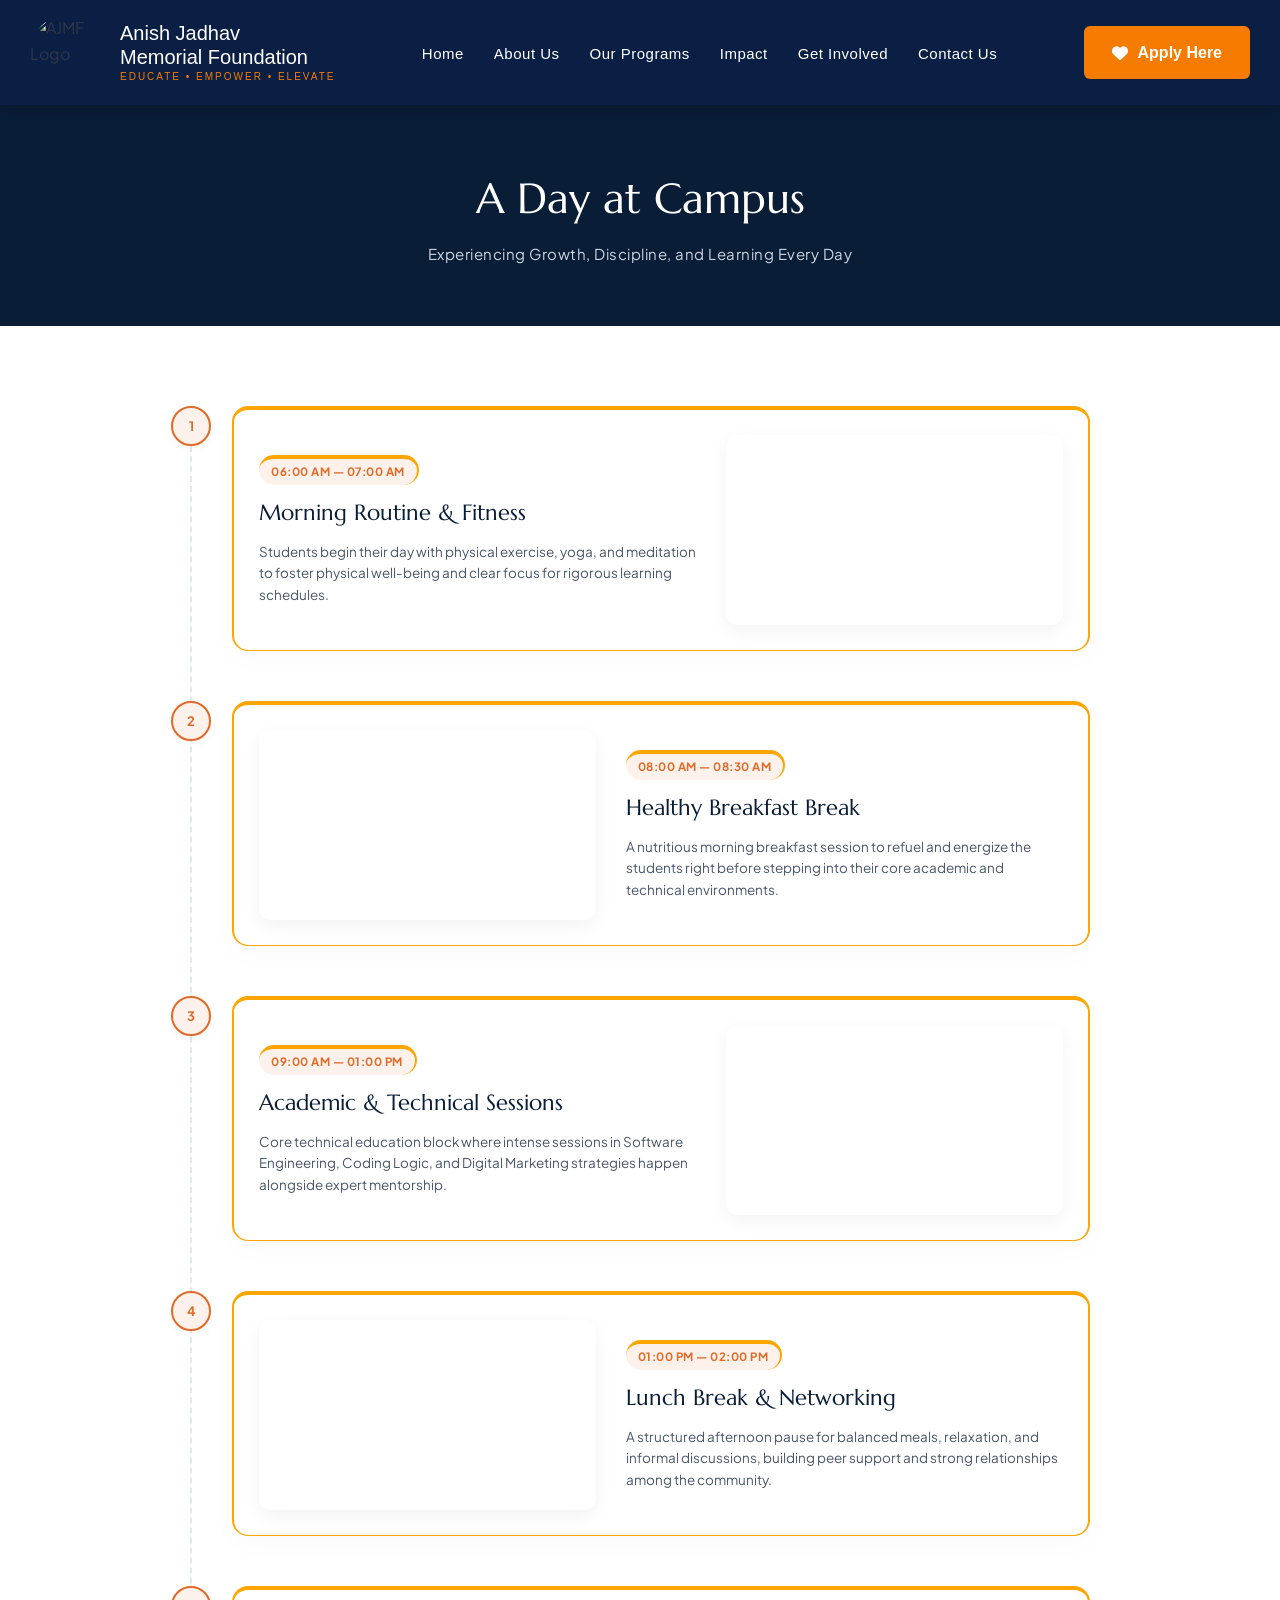
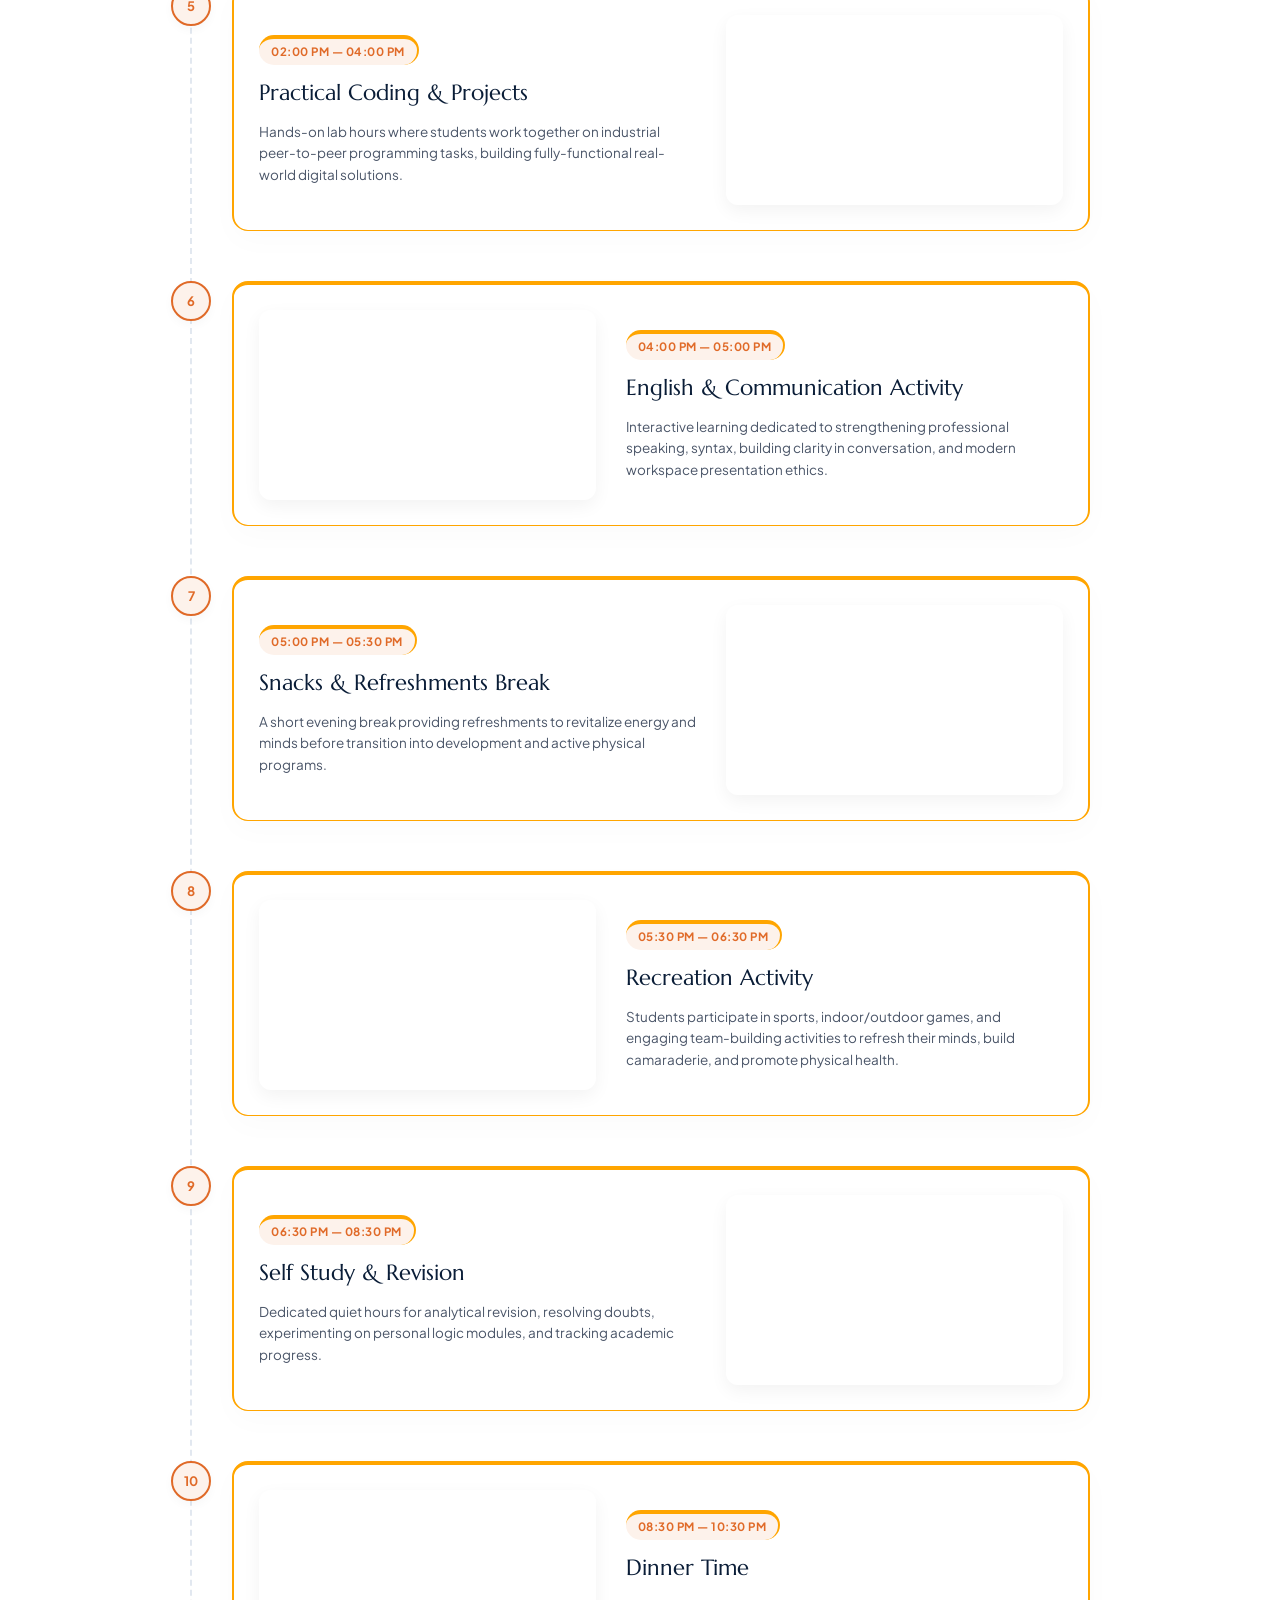
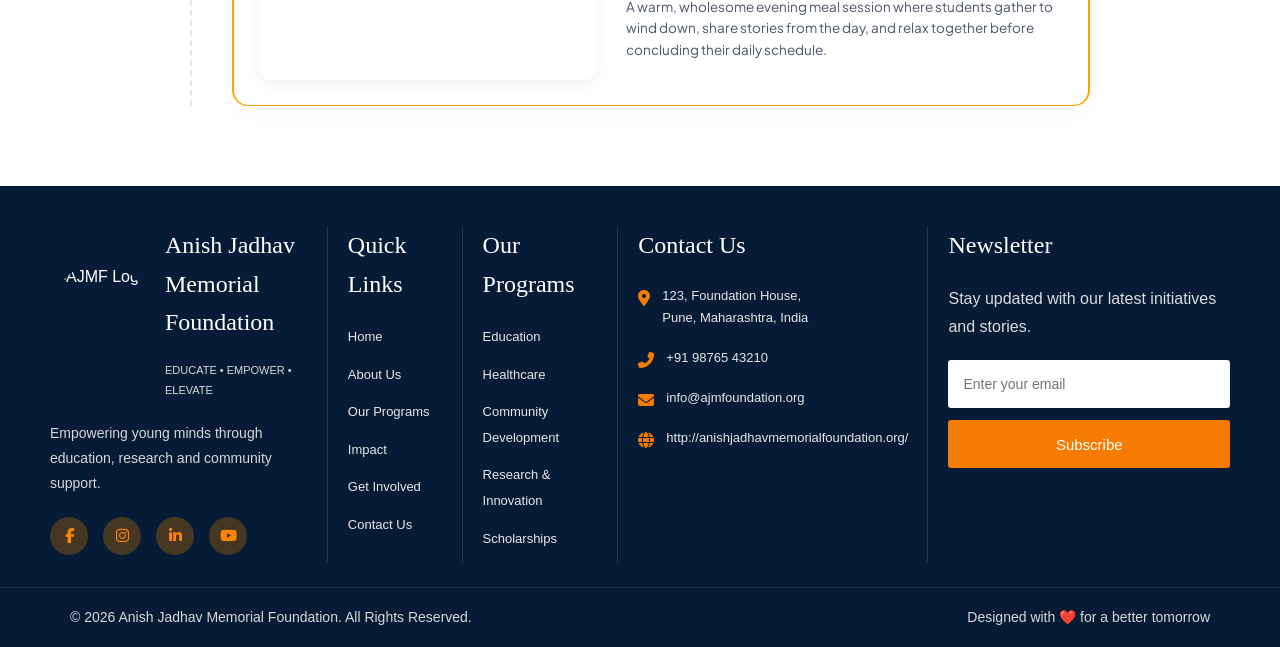
==== A_day.html @ 26fec304 "Update project" ====
<!DOCTYPE html>
<html lang="en">
<head>
    <meta charset="UTF-8">
    <meta name="viewport" content="width=device-width, initial-scale=1.0">
    <title>A Day at Campus - Anish Jadhav Memorial Foundation</title>
    <link href="https://cdnjs.cloudflare.com/ajax/libs/font-awesome/6.4.0/css/all.min.css" rel="stylesheet">
    <link href="https://fonts.googleapis.com/css2?family=Marcellus&family=Plus+Jakarta+Sans:wght@400;500;600;700&display=swap" rel="stylesheet">
    <link rel="stylesheet" href="A_day.css">
    
</head>
<body>

    <!---  HEADER  --->
    <header class="header">
        <div class="container">

            <div class="logo-area">

                <img src="images-photo/logo.jpeg" alt="AJMF Logo">

                <div class="logo-content">
                    <h2>Anish Jadhav <br> Memorial Foundation</h2>
                    <p>EDUCATE • EMPOWER • ELEVATE</p>
                </div>
            </div>

            <nav class="navbar">
                <ul>
                    <li><a href="#" class="active">Home</a></li>
                    <li><a href="About.html">About Us</a></li>
                    <li><a href="A_day.html">Our Programs</a></li>
                    <li><a href="Campus&Facility.html">Impact</a></li>
                    <li><a href="#">Get Involved</a></li>
                    <li><a href="Apply.html">Contact Us</a></li>
                </ul>
            </nav>

            <a href="https://admissions.navgurukul.org/students/" class="donate-btn">
                <i class="fa-solid fa-heart"></i>
                Apply Here
            </a>

        </div>
   </header>

    <section class="campus-hero-section">
        <div class="container-wrapper">
            <h1 class="campus-hero-title">A Day at Campus</h1>
            <p class="campus-hero-subtitle">Experiencing Growth, Discipline, and Learning Every Day</p>
        </div>
    </section>

    <!-- TIMELINE LIST -->
    <section class="timeline-section">
        <div class="container-wrapper">
            <div class="timeline-wrapper">

                <div class="timeline-block">
                    <div class="timeline-node">1</div>
                    <div class="timeline-content-card">
                        <div class="timeline-info-side">
                            <span class="time-badge">06:00 AM — 07:00 AM</span>
                            <h3 class="event-title">Morning Routine & Fitness</h3>
                            <p class="event-description">Students begin their day with physical exercise, yoga, and meditation to foster physical well-being and clear focus for rigorous learning schedules.</p>
                        </div>
                        <div class="timeline-image-side">
                            <img src="images-photo/Excercise1.jpeg" alt="Morning Fitness 1">
                            <img src="images-photo/Excercise2.jpeg" alt="Morning Yoga 2">
                            <img src="images-photo/Excercise3.jpeg" alt="Morning Running 3">
                        </div>
                    </div>
                </div>

                <div class="timeline-block">
                    <div class="timeline-node">2</div>
                    <div class="timeline-content-card">
                        <div class="timeline-info-side">
                            <span class="time-badge">08:00 AM — 08:30 AM</span>
                            <h3 class="event-title">Healthy Breakfast Break</h3>
                            <p class="event-description">A nutritious morning breakfast session to refuel and energize the students right before stepping into their core academic and technical environments.</p>
                        </div>
                        <div class="timeline-image-side">
                            <img src="images-photo/breakfast-1.jpeg" alt="Breakfast 1">
                            <img src="images-photo/breakfast-2.jpeg" alt="Breakfast 2">
                            <img src="images-photo/breakfast-3.jpeg" alt="Breakfast 3">
                        </div>
                    </div>
                </div>

                <div class="timeline-block">
                    <div class="timeline-node">3</div>
                    <div class="timeline-content-card">
                        <div class="timeline-info-side">
                            <span class="time-badge">09:00 AM — 01:00 PM</span>
                            <h3 class="event-title">Academic & Technical Sessions</h3>
                            <p class="event-description">Core technical education block where intense sessions in Software Engineering, Coding Logic, and Digital Marketing strategies happen alongside expert mentorship.</p>
                        </div>
                        <div class="timeline-image-side">
                            <img src="images-photo/first-half-1.jpeg" alt="Technical Sessions 1">
                            <img src="images-photo/first-half-2.jpeg" alt="Technical Sessions 2">
                            <img src="images-photo/first-half-3.jpeg" alt="Technical Sessions 3">
                        </div>
                    </div>
                </div>

                <div class="timeline-block">
                    <div class="timeline-node">4</div>
                    <div class="timeline-content-card">
                        <div class="timeline-info-side">
                            <span class="time-badge">01:00 PM — 02:00 PM</span>
                            <h3 class="event-title">Lunch Break & Networking</h3>
                            <p class="event-description">A structured afternoon pause for balanced meals, relaxation, and informal discussions, building peer support and strong relationships among the community.</p>
                        </div>
                        <div class="timeline-image-side">
                            <img src="images-photo/lunch-1.jpeg" alt="Lunch 1">
                            <img src="images-photo/lunch-2.jpeg" alt="Lunch 2">
                            <img src="images-photo/lunch-3.jpeg" alt="Lunch 3">
                        </div>
                    </div>
                </div>

                <div class="timeline-block">
                    <div class="timeline-node">5</div>
                    <div class="timeline-content-card">
                        <div class="timeline-info-side">
                            <span class="time-badge">02:00 PM — 04:00 PM</span>
                            <h3 class="event-title">Practical Coding & Projects</h3>
                            <p class="event-description">Hands-on lab hours where students work together on industrial peer-to-peer programming tasks, building fully-functional real-world digital solutions.</p>
                        </div>
                        <div class="timeline-image-side">
                            <img src="images-photo/second-half-1.jpeg" alt="Coding Projects 1">
                            <img src="images-photo/second-half-2.jpeg" alt="Coding Projects 2">
                            <img src="images-photo/second-half-3.jpeg" alt="Coding Projects 3">
                        </div>
                    </div>
                </div>

                <div class="timeline-block">
                    <div class="timeline-node">6</div>
                    <div class="timeline-content-card">
                        <div class="timeline-info-side">
                            <span class="time-badge">04:00 PM — 05:00 PM</span>
                            <h3 class="event-title">English & Communication Activity</h3>
                            <p class="event-description">Interactive learning dedicated to strengthening professional speaking, syntax, building clarity in conversation, and modern workspace presentation ethics.</p>
                        </div>
                        <div class="timeline-image-side">
                            <img src="images-photo/english1.jpeg" alt="English Activity 1">
                            <img src="images-photo/english2.jpeg" alt="English Activity 2">
                            <img src="images-photo/english3.jpeg" alt="English Activity 3">
                        </div>
                    </div>
                </div>

                <div class="timeline-block">
                    <div class="timeline-node">7</div>
                    <div class="timeline-content-card">
                        <div class="timeline-info-side">
                            <span class="time-badge">05:00 PM — 05:30 PM</span>
                            <h3 class="event-title">Snacks & Refreshments Break</h3>
                            <p class="event-description">A short evening break providing refreshments to revitalize energy and minds before transition into development and active physical programs.</p>
                        </div>
                        <div class="timeline-image-side">
                            <img src="images-photo/snacks-1.jpeg" alt="Snacks Break 1">
                            <img src="images-photo/snacks-2.jpeg" alt="Snacks Break 2">
                            <img src="images-photo/snacks-3.jpeg" alt="Snacks Break 3">
                        </div>
                    </div>
                </div>

                <div class="timeline-block">
                    <div class="timeline-node">8</div>
                    <div class="timeline-content-card">
                        <div class="timeline-info-side">
                            <span class="time-badge">05:30 PM — 06:30 PM</span>
                            <h3 class="event-title">Recreation Activity</h3>
                            <p class="event-description">Students participate in sports, indoor/outdoor games, and engaging team-building activities to refresh their minds, build camaraderie, and promote physical health.</p>
                        </div>
                        <div class="timeline-image-side">
                            <img src="images-photo/culture-1.jpeg" alt="Recreation Activity 1">
                            <img src="images-photo/culture2.jpeg" alt="Sports Game 2">
                            <img src="images-photo/culture3.jpeg" alt="Team Building 3">
                        </div>
                    </div>
                </div>

                <div class="timeline-block">
                    <div class="timeline-node">9</div>
                    <div class="timeline-content-card">
                        <div class="timeline-info-side">
                            <span class="time-badge">06:30 PM — 08:30 PM</span>
                            <h3 class="event-title">Self Study & Revision</h3>
                            <p class="event-description">Dedicated quiet hours for analytical revision, resolving doubts, experimenting on personal logic modules, and tracking academic progress.</p>
                        </div>
                        <div class="timeline-image-side">
                            <img src="images-photo/Self-study1.jpeg" alt="Self Study 1">
                            <img src="images-photo/self-study2.jpeg" alt="Self Study 2">
                            <img src="images-photo/self-study3.jpeg" alt="Self Study 3">
                        </div>
                    </div>
                </div>

                 <div class="timeline-block">
                    <div class="timeline-node">10</div>
                    <div class="timeline-content-card">
                        <div class="timeline-info-side">
                            <span class="time-badge">08:30 PM — 10:30 PM</span>
                            <h3 class="event-title">Dinner Time</h3>
                            <p class="event-description">A warm, wholesome evening meal session where students gather to wind down, share stories from the day, and relax together before concluding their daily schedule.</p>
                        </div>
                        <div class="timeline-image-side">
                            <img src="images-photo/Dinner-1.jpeg" alt="Dinner Break 1">
                            <img src="images-photo/Dinner-2.jpeg" alt="Dinner Break 2">
                            <img src="images-photo/Dinner-3.jpeg" alt="Dinner Break 3">
                        </div>
                    </div>
                </div>

            </div>
        </div>
    </section>

    <!-- ================= FOOTER ================= -->
    <footer class="footer">
        <div class="footer-container">

            <!-- Column 1 -->
            <div class="footer-col foundation">
                <div class="logo-box">
                    <img src="images-photo/logo.jpeg" alt="AJMF Logo">
                    <div class="footer-logo-content">
                        <h3>Anish Jadhav <br> Memorial Foundation</h3>
                        <h5>EDUCATE • EMPOWER • ELEVATE</h5>
                    </div>
                </div>

                <p class="foundation-text">
                    Empowering young minds through education,
                    research and community support.
                </p>

                <div class="social-icons">
                    <a href="#"><i class="fab fa-facebook-f"></i></a>
                    <a href="#"><i class="fab fa-instagram"></i></a>
                    <a href="#"><i class="fab fa-linkedin-in"></i></a>
                    <a href="#"><i class="fab fa-youtube"></i></a>
                </div>
            </div>

            <!-- Column 2 -->
            <div class="footer-col">
                <h3>Quick Links</h3>
                <ul>
                    <li><a href="#">Home</a></li>
                    <li><a href="#">About Us</a></li>
                    <li><a href="#">Our Programs</a></li>
                    <li><a href="#">Impact</a></li>
                    <li><a href="#">Get Involved</a></li>
                    <li><a href="#">Contact Us</a></li>
                </ul>
            </div>

            <!-- Column 3 -->
            <div class="footer-col">
                <h3>Our Programs</h3>
                <ul>
                    <li><a href="#">Education</a></li>
                    <li><a href="#">Healthcare</a></li>
                    <li><a href="#">Community Development</a></li>
                    <li><a href="#">Research & Innovation</a></li>
                    <li><a href="#">Scholarships</a></li>
                </ul>
            </div>

            <!-- Column 4 -->
            <div class="footer-col contact">
                <h3>Contact Us</h3>
                <p>
                    <i class="fas fa-map-marker-alt"></i>
                    123, Foundation House,<br>
                    Pune, Maharashtra, India
                </p>
                <p>
                    <i class="fas fa-phone-alt"></i>
                    +91 98765 43210
                </p>
                <p>
                    <i class="fas fa-envelope"></i>
                    info@ajmfoundation.org
                </p>
                <p>
                    <i class="fas fa-globe"></i>
                    http://anishjadhavmemorialfoundation.org/
                </p> 
            </div>

            <!-- Column 5 -->
            <div class="footer-col newsletter">
                <h3>Newsletter</h3>
                <p>
                    Stay updated with our latest
                    initiatives and stories.
                </p>
                <form>
                    <input type="email" placeholder="Enter your email">
                    <button type="submit">Subscribe</button>
                </form>
            </div>

        </div>

        <div class="footer-bottom">
            <p>
                © 2026 Anish Jadhav Memorial Foundation.
                All Rights Reserved.
            </p>
            <p>
                Designed with ❤️ for a better tomorrow
            </p>
        </div>
    </footer>

</body>
</html>
---- A_day.css ----
/* ==========================================================================
           1. PREMIUM GLOBAL RESET & VARIABLES
           ========================================================================== */
        * {
            margin: 0;
            padding: 0;
            box-sizing: border-box;
        }
        body {
            font-family: 'Plus Jakarta Sans', sans-serif;
            background-color: #FDFBFA;
            color: #2D3748;
            line-height: 1.6;
        }
        .container-wrapper {
            max-width: 1140px;
            margin: 0 auto;
            padding: 0 20px;
            width: 100%;
        }
        /* ================= HEADER ================= */

        .header{
            position:sticky;
            width:100%;
            top:0;
            left:0;
            z-index:100;
            padding:15px 0; /* Padding optimized so header doesn't swallow the hero section */
            background:#0B1F44;
            transition: .35s;
            box-shadow: 0 4px 20px rgba(0, 0, 0, 0.15);
        }

        .header .container{
            max-width: 1340px;
            width: 100%;
            margin: 0 auto;
            padding: 0 30px;
            display:flex;
            justify-content:space-between;
            align-items:center;
        }

        .logo-area{
            display:flex;
            align-items:center;
            gap:15px;
        }

        .logo-area img{
            border-radius: 50%;
            width:75px;
            height: 75px;
            object-fit: cover;
        }

        .logo-content h2{
            font-family: 'poppins', sans-serif;
            font-weight: 500;
            color:#fff;
            font-size:20px;
            line-height:1.2;
        }

        .logo-content p{
             font-family: 'poppins' , sans-serif;
            color:#f57c00;
            font-size:10px;
            letter-spacing:2px;
        }

        .navbar ul{
            display:flex;
            gap:30px;
            list-style: none;
            align-items: center;
        }
        .navbar ul li a{
            text-decoration: none;
            font-size: 15px;      
            font-weight: 500;    
            font-family: 'Poppins', sans-serif;
            color: #ffffff;
            transition: 0.3s ease;
            padding: 8px 0;
            letter-spacing: 0.5px;
        }

        .navbar ul li a:hover{
            color: #f57c00;
        }

        .donate-btn{
            font-family:'Poppins',sans-serif;
            background: #f57c00;
            color:#fff;
            padding:14px 28px;
            border-radius:6px;
            font-weight:600;
            display:flex;
            gap:10px;
            align-items:center;
            text-decoration: none;
        }

        /* ==========================================================================
           3. HERO TITLE SECTION
           ========================================================================== */
        .campus-hero-section {
            background-color: #0A1D37;
            color: #FFFFFF;
            padding: 60px 0;
            text-align: center;
            position: relative;
        }
        .campus-hero-title {
            font-family: 'Marcellus', serif;
            font-size: 42px;
            font-weight: 400;
            margin-bottom: 10px;
        }
        .campus-hero-subtitle {
            font-size: 15px;
            color: #CBD5E1;
            font-weight: 400;
            letter-spacing: 0.5px;
        }

        /* ==========================================================================
           4. CORE CONTENT TIMELINE LAYOUT
           ========================================================================== */
        .timeline-section {
            padding: 80px 0;
            background-color: #FFFFFF;
        }
        .timeline-wrapper {
            position: relative;
            max-width: 900px;
            margin: 0 auto;
            padding-left: 40px;
            border-left: 2px dashed #E2E8F0;
        }
        
        .timeline-block {
            position: relative;
            margin-bottom: 50px;
        }
        .timeline-block:last-child {
            margin-bottom: 0;
        }

        /* Timeline Node Counter */
        .timeline-node {
            position: absolute;
            left: -61px;
            top: 0;
            width: 40px;
            height: 40px;
            background-color: #FDF2EB;
            border: 2px solid #E06A28;
            border-radius: 50%;
            display: flex;
            align-items: center;
            justify-content: center;
            color: #E06A28;
            font-weight: 700;
            font-size: 13px;
            z-index: 10;
            box-shadow: 0 4px 10px rgba(0,0,0,0.03);
        }

        /* Card with Orange Top Border */
        .timeline-content-card {
            background-color: #FFFFFF;
            border: 1px solid #F0F2F5;
            border-top: 4px solid orange; 
            border-right: 2px solid orange;
            border-left: 2px solid orange;
            border-bottom: 1px solid orange;
            border-radius: 16px;
            padding: 25px;
            box-shadow: 0 10px 30px rgba(0, 0, 0, 0.02);
            display: grid;
            grid-template-columns: 1.3fr 1fr;
            gap: 30px;
            align-items: center;
        }

        /* Reverse grid direction alternatively */
        .timeline-block:nth-child(even) .timeline-content-card {
            grid-template-columns: 1fr 1.3fr;
        }
        .timeline-block:nth-child(even) .timeline-info-side {
            grid-column: 2;
        }
        .timeline-block:nth-child(even) .timeline-image-side {
            grid-column: 1;
            grid-row: 1;
        }

        .time-badge {
            display: inline-block;
            background-color: #FDF2EB;
            color: #E06A28;
            font-weight: 700;
            border-top: 4px solid orange; 
            border-right: 2px solid orange;
            font-size: 11.5px;
            padding: 4px 12px;
            border-radius: 20px;
            margin-bottom: 10px;
            letter-spacing: 0.5px;
        }

        .event-title {
            font-family: 'Marcellus', serif;
            font-size: 22px;
            color: #0A1D37;
            margin-bottom: 10px;
            font-weight: 500;
        }

        .event-description {
            font-size: 13.5px;
            color: #4A5568;
            line-height: 1.6;
        }

        /* ==========================================================================
           DYNAMIC AUTO-CHANGING ROTATING IMAGE CONTAINER
           ========================================================================== */
        .timeline-image-side {
            width: 100%;
            height: 190px;
            border-radius: 12px;
            overflow: hidden;
            box-shadow: 0 6px 18px rgba(0,0,0,0.05);
            position: relative;
        }

        .timeline-image-side img {
            width: 100%;
            height: 100%;
            object-fit: cover;
            position: absolute;
            top: 0;
            left: 0;
            opacity: 0;
            transition: transform 0.4s ease;
            animation: imageFadeCycle 9s infinite ease-in-out;
        }

        /* 3 Images Animation Setup (3s per image, total 9s loop) */
        .timeline-image-side img:nth-child(1) {
            animation-delay: 0s;
        }
        .timeline-image-side img:nth-child(2) {
            animation-delay: 3s;
        }
        .timeline-image-side img:nth-child(3) {
            animation-delay: 6s;
        }

        @keyframes imageFadeCycle {
            0% { opacity: 0; z-index: 1; }
            5% { opacity: 1; z-index: 2; }
            33.33% { opacity: 1; z-index: 2; }
            38.33% { opacity: 0; z-index: 1; }
            100% { opacity: 0; z-index: 1; }
        }

        .timeline-content-card:hover .timeline-image-side img {
            transform: scale(1.04);
        }
        /* ================= FOOTER ================= */

        .footer{
            margin-top: 0;
            background:#061b36;
            color:#ffffff;
            font-family:'Poppins',sans-serif;
            width:100%;
        }

        /* Top Section */

        .footer-container{
            width:100%;
            margin:auto;
            padding:40px 50px 25px;
            display:flex;
            grid-template-columns:
            1.8fr
            1fr
            1fr
            1.2fr
            1.2fr;
            gap:40px;
        }

        /* Vertical Dividers */

        .footer-col{
            position:relative;
        }

        .footer-col:not(:last-child)::after{
            content:"";
            position:absolute;
            right:-20px;
            top:0;
            width:1px;
            height:100%;
            background:rgba(255,255,255,.12);
        }

        /* Logo */

        .logo-box{
            display:flex;
            align-items:center;
            gap:15px;
            margin-bottom:20px;
        }

        .logo-box img{
            border-radius: 50%;
            width:100px;
            height:100px;
            object-fit:contain;
            flex-shrink:0;
        }

        .footer-logo-content p{
            font-family:'Poppins',sans-serif;
            font-size:14px;
            font-weight:400;
            letter-spacing:2px;
            color:#cfcfcf;
            text-transform:uppercase;
            margin-top:6px;
        }

         .foundation h5{
            font-weight: 400;
            font-size:11px;
             line-height:1.8; 
             color:#d9d9d9; 
         }  

        /* Text */

        .foundation-text{
            color:#d8d8d8;
            font-size:14px;
            line-height:1.8;
            max-width:290px;
        }

        /* Headings */

        .footer-col h3{
            font-family:'Playfair Display',serif;
            font-size:24px;
            font-weight:500;
            margin-bottom:20px;
            color:#fff;
        }

        /* Links */

        .footer-col ul{
            list-style:none;
        }

        .footer-col ul li{
            margin-bottom:12px;
        }

        .footer-col ul li a{
            font-family:'Poppins',sans-serif;
            text-decoration:none;
            color:#e7e7e7;
            font-weight: 400;
            font-size:13px;
            transition:.3s;
        }

        .footer-col ul li a:hover{
            color:#f57c00;
        }

        /* Social */

        .social-icons{
            display:flex;
            gap:15px;
            margin-top:20px;
        }

        .social-icons a{
            width:38px;
            height:38px;
            background: #453722;
            border-radius:50%;
            display:flex;
            justify-content:center;
            align-items:center;
            color:#fe8307;
            text-decoration:none;
            font-size:15px;
            transition:.3s;
        }

        .social-icons a:hover{
            transform:translateY(-3px);
        }

        /* Contact */

        .contact p{
            display:flex;
            align-items:flex-start;
            gap:12px;
            margin-bottom:18px;
            line-height:1.7;
            color:#e7e7e7;
            font-size:13px;
        }

        .contact i{
            color:#f57c00;
            margin-top:5px;
            font-size:16px;
        }

        /* Newsletter */

        .newsletter p{
            color:#dcdcdc;
            line-height:1.8;
            margin-bottom:18px;
        }

        .newsletter input{
            width:100%;
            height:48px;
            border:none;
            outline:none;
            padding:0 15px;
            font-size:14px;
            background:#ffffff;
            border-radius:3px;
            margin-bottom:12px;
        }

        .newsletter button{
            width:100%;
            height:48px;
            border:none;
            cursor:pointer;
            background:#f57c00;
            color:#fff;
            font-size:15px;
            font-weight:500;
            border-radius:3px;
            transition:.3s;
        }

        .newsletter button:hover{
            background:#e56f00;
        }

        /* Bottom Bar */

        .footer-bottom{
            border-top:1px solid rgba(255,255,255,.08);
            padding:18px 70px;
            display:flex;
            justify-content:space-between;
            align-items:center;
            color:#d8d8d8;
            font-size:14px;
        }

        .footer-bottom p{
            margin:0;
        }

        /* Responsive */

        @media(max-width:1100px){

            .footer-container{
                grid-template-columns:
                repeat(2,1fr);
            }

            .footer-col::after{
                display:none;
            }
        }

        @media(max-width:768px){

            .footer-container{
                grid-template-columns:1fr;
                padding:40px 25px;
            }

            .footer-bottom{
                flex-direction:column;
                gap:10px;
                text-align:center;
                padding:20px;
            }
        }

        /* ==========================================================================
           6. RESPONSIVE MEDIA QUERIES
           ========================================================================== */
        @media (max-width: 900px) {
            .timeline-content-card, .timeline-block:nth-child(even) .timeline-content-card {
                grid-template-columns: 1fr;
                gap: 20px;
            }
            .timeline-block:nth-child(even) .timeline-info-side {
                grid-column: 1;
            }
            .timeline-block:nth-child(even) .timeline-image-side {
                grid-column: 1;
                grid-row: auto;
            }
            .footer-grid-layout {
                grid-template-columns: 1fr;
                gap: 30px;
            }
            .nav-links-list {
                display: none;
            }
        }
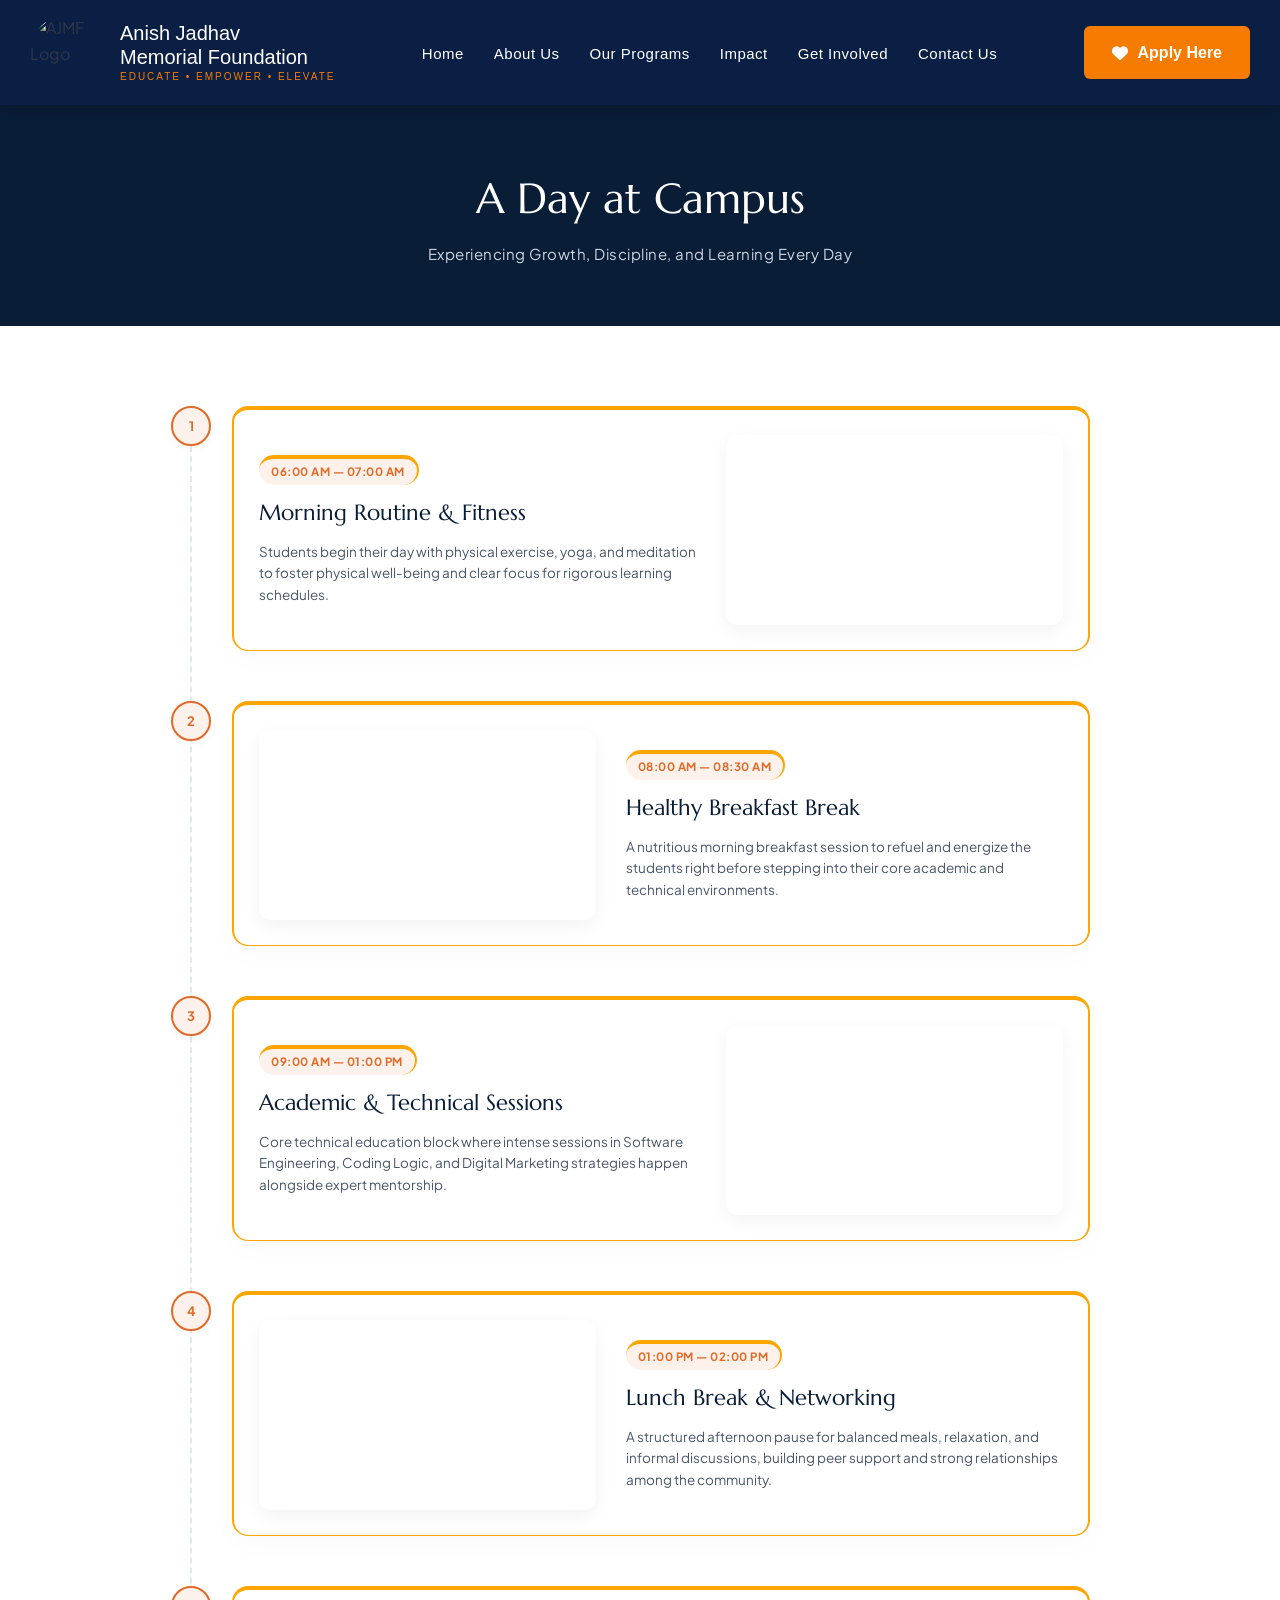
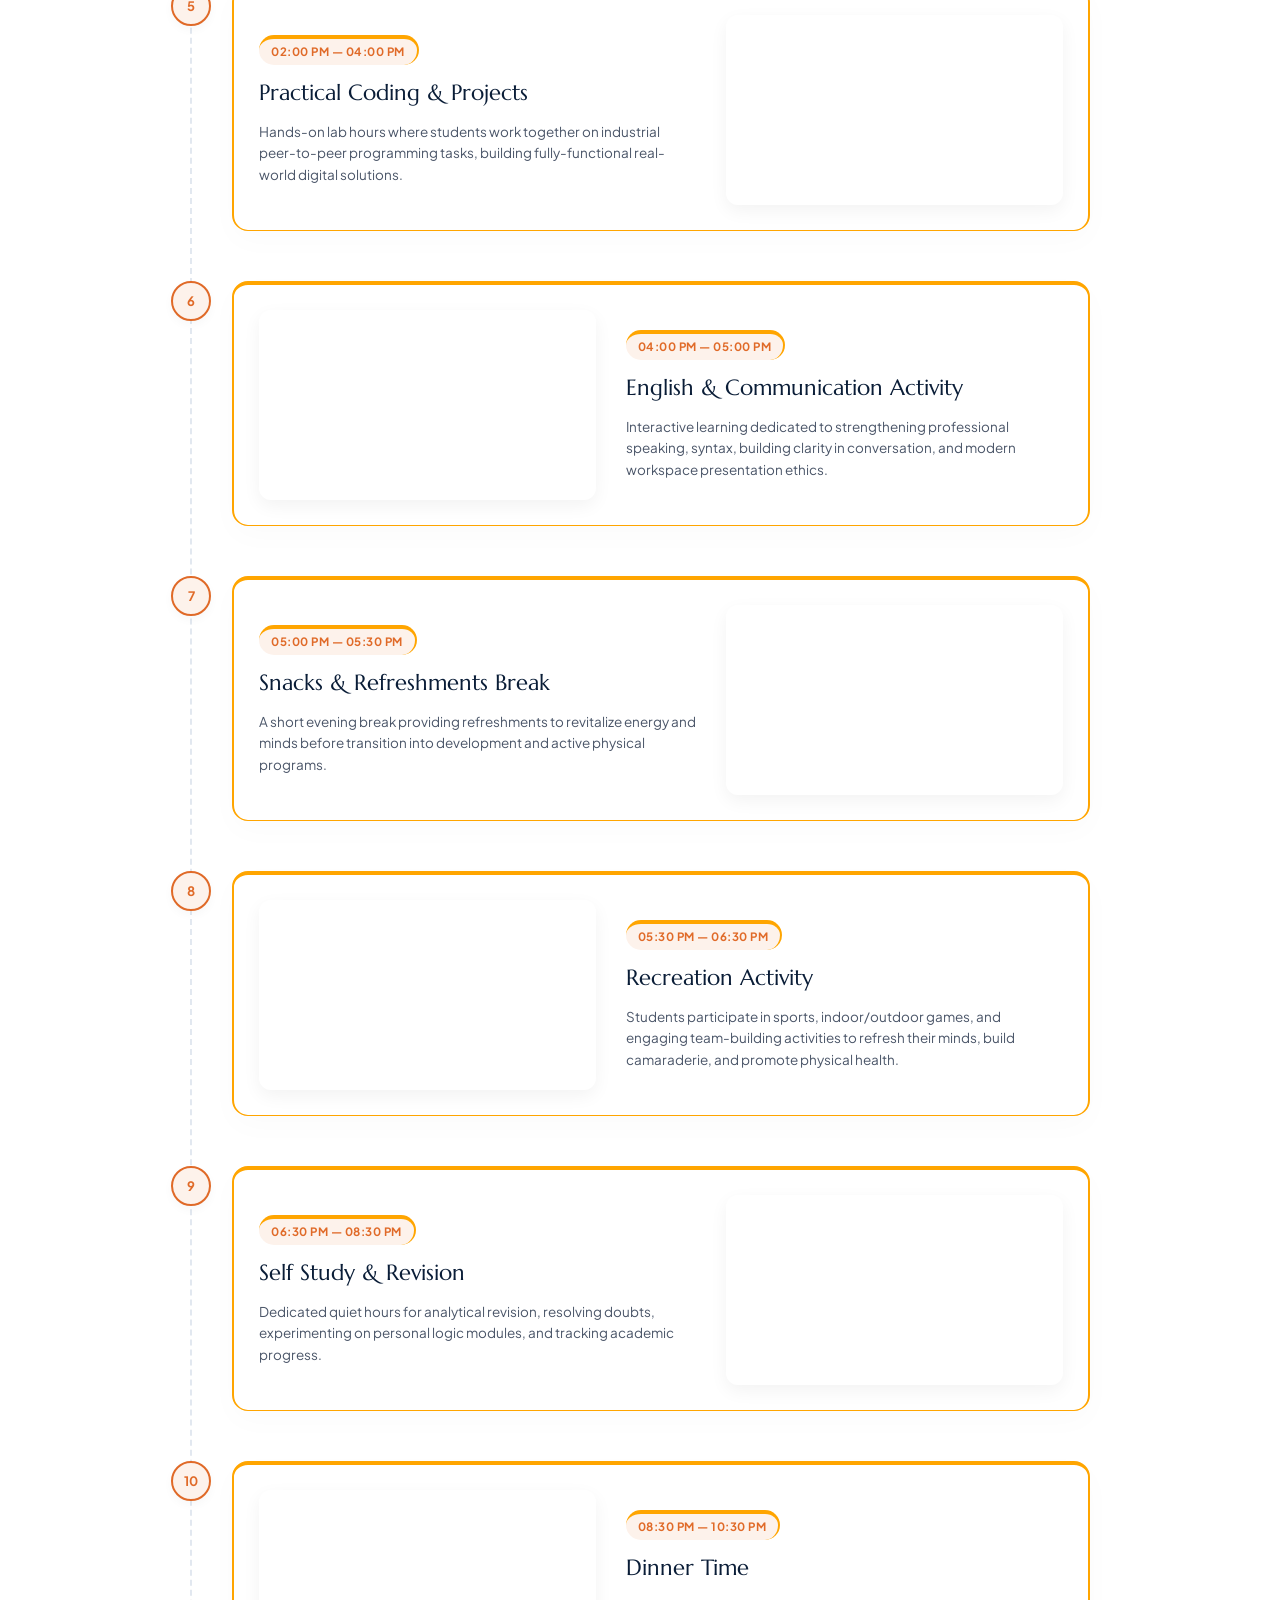
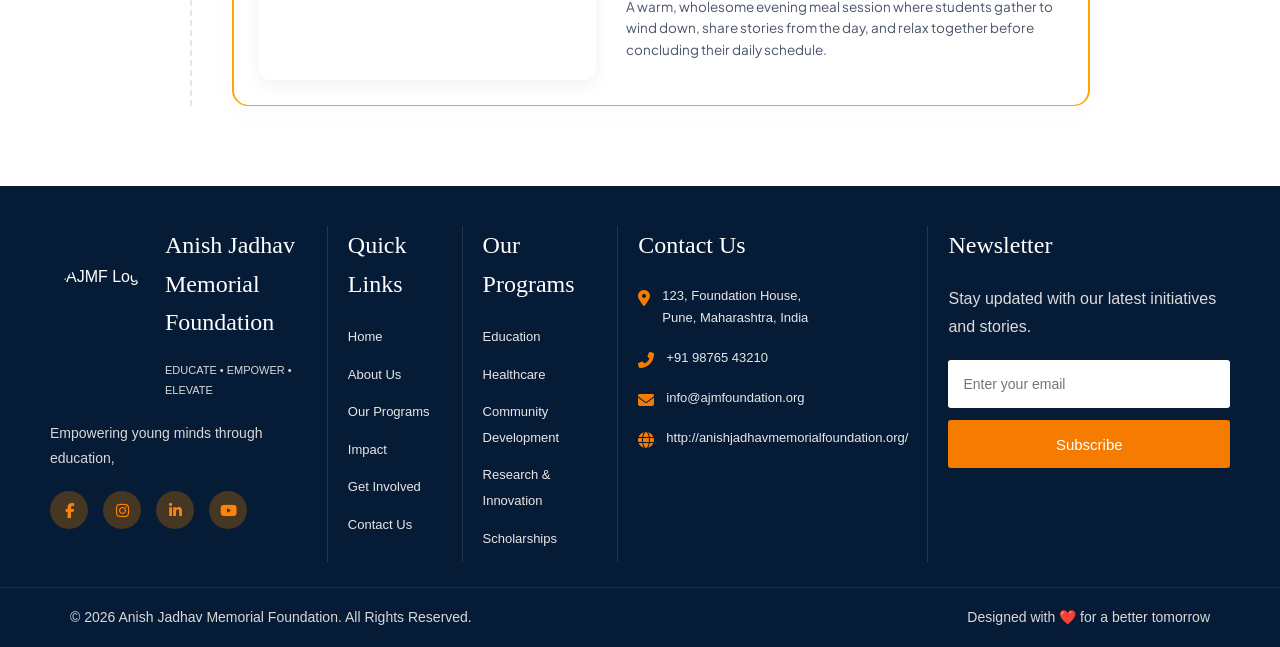
==== commit e7afbdd5: "main changes" ====
--- a/A_day.html
+++ b/A_day.html
@@ -236,7 +236,6 @@
 
                 <p class="foundation-text">
                     Empowering young minds through education,
-                    research and community support.
                 </p>
 
                 <div class="social-icons">
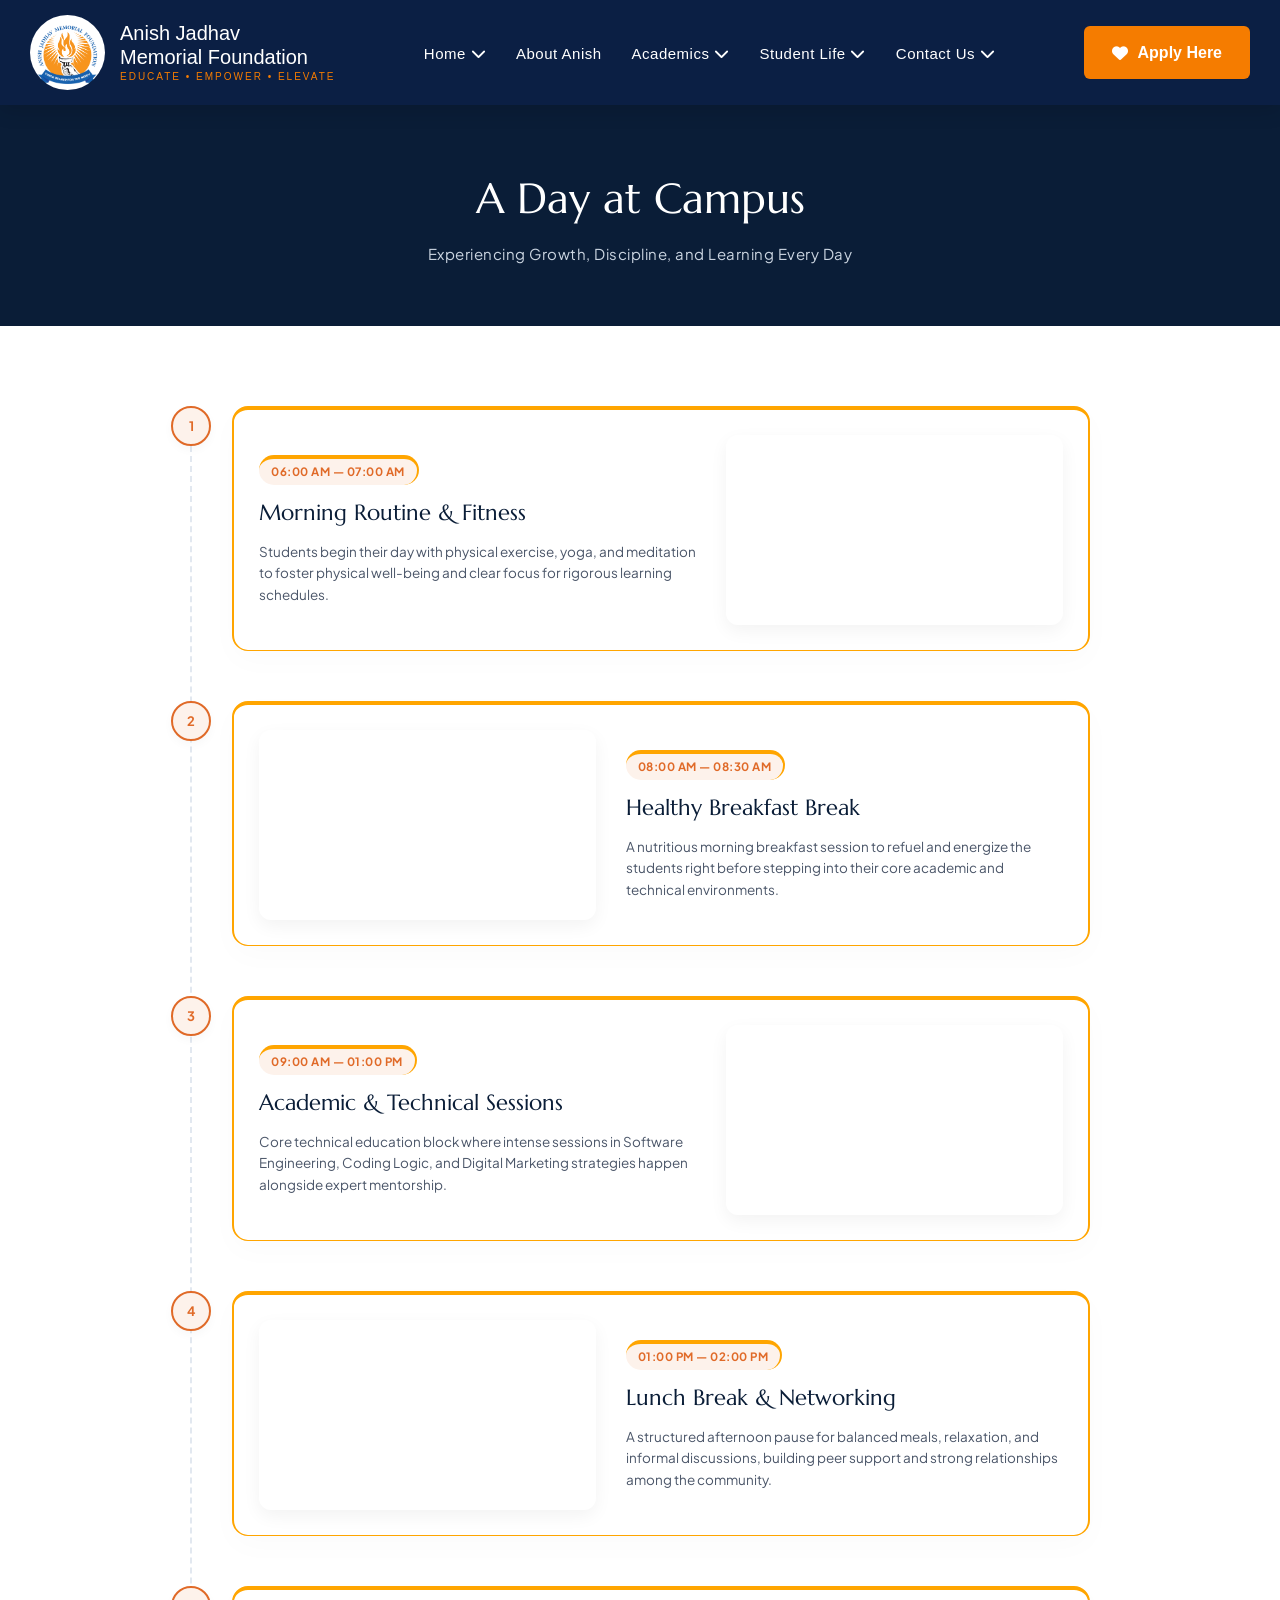
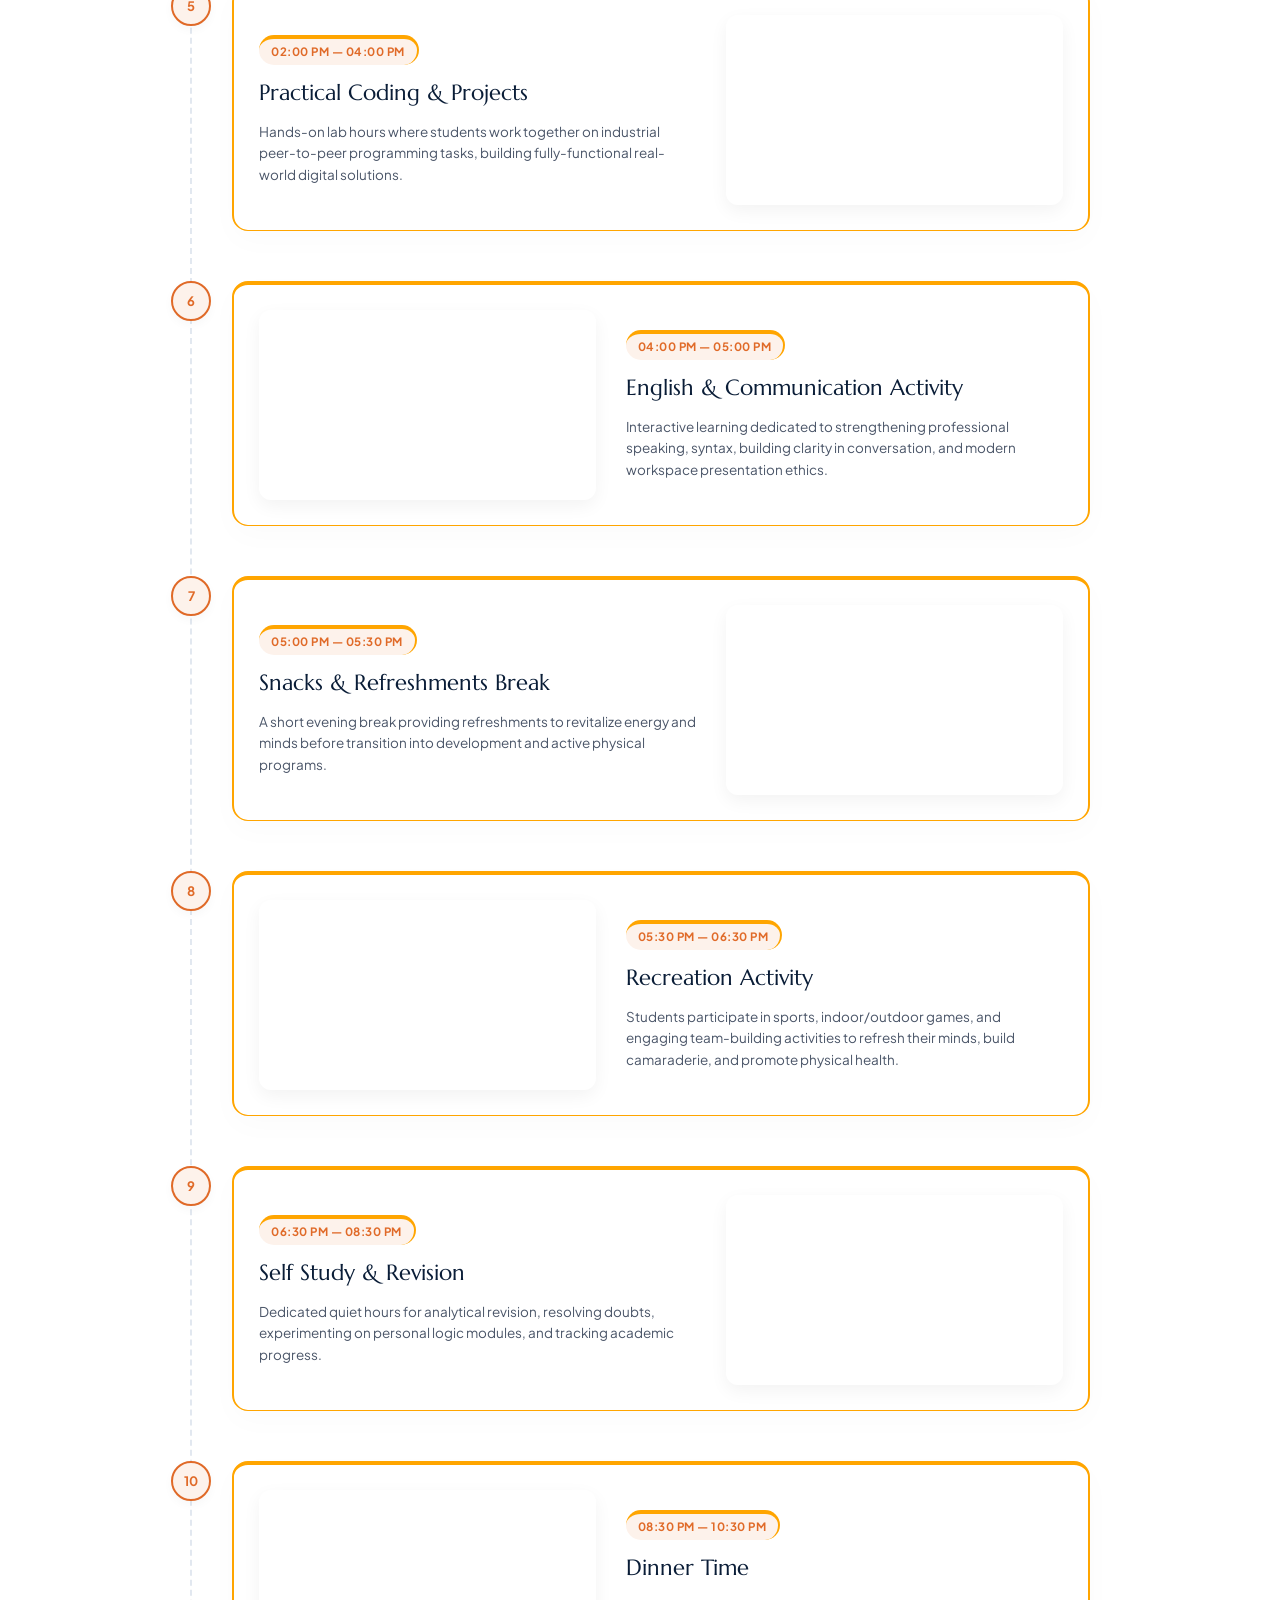
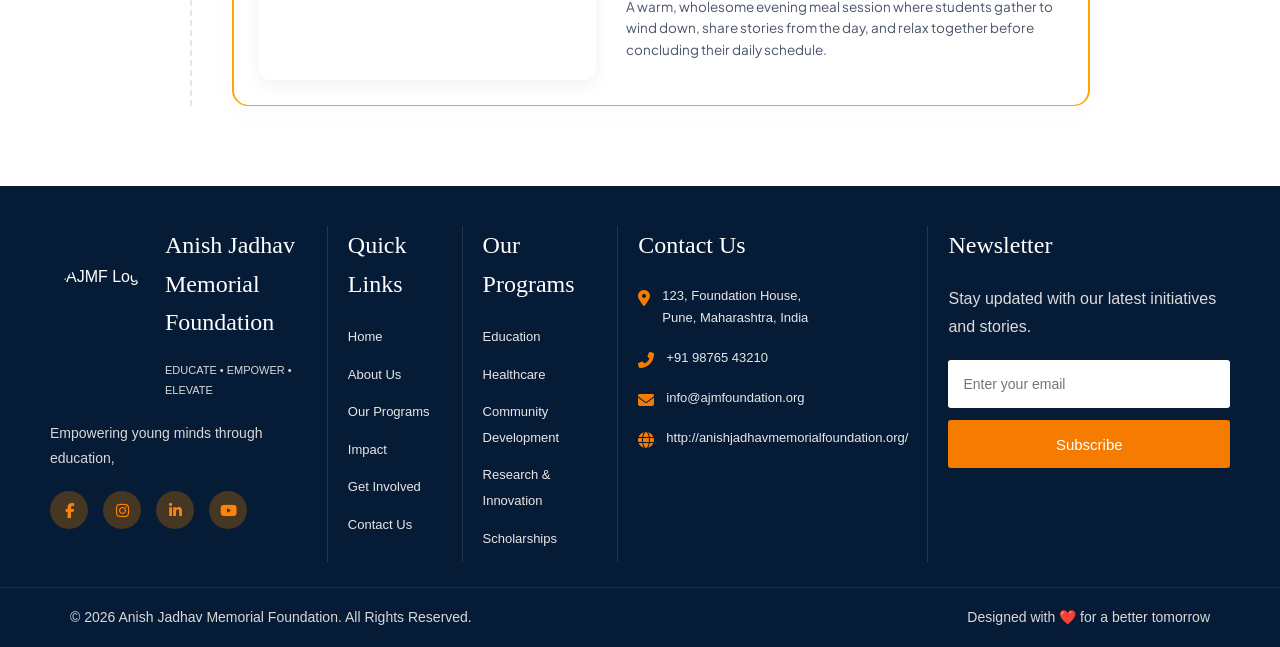
==== commit 905c9fea: "changes" ====
--- a/A_day.html
+++ b/A_day.html
@@ -10,31 +10,84 @@
     
 </head>
 <body>
-
-    <!---  HEADER  --->
+<!---  HEADER  --->
+
     <header class="header">
         <div class="container">
 
             <div class="logo-area">
 
-                <img src="images-photo/logo.jpeg" alt="AJMF Logo">
-
+                <img src="logo.jpeg" alt="AJMF Logo">
+ 
                 <div class="logo-content">
                     <h2>Anish Jadhav <br> Memorial Foundation</h2>
                     <p>EDUCATE • EMPOWER • ELEVATE</p>
                 </div>
             </div>
 
-            <nav class="navbar">
-                <ul>
-                    <li><a href="#" class="active">Home</a></li>
-                    <li><a href="About.html">About Us</a></li>
-                    <li><a href="A_day.html">Our Programs</a></li>
-                    <li><a href="Campus&Facility.html">Impact</a></li>
-                    <li><a href="#">Get Involved</a></li>
-                    <li><a href="Apply.html">Contact Us</a></li>
-                </ul>
-            </nav>
+       <nav class="navbar">
+    <ul>
+
+    <!-- HOME -->
+    <li class="dropdown">
+        <a href="index.html">
+            Home <i class="fa-solid fa-chevron-down"></i>
+        </a>
+
+        <ul class="dropdown-menu">
+            <li><a href="mission.html#mission">Mission & Vision</a></li>
+        </ul>
+    </li>
+
+    <!-- ABOUT ANISH -->
+    <li>
+        <a href="About.html">About Anish</a>
+    </li>
+
+    <!-- ACADEMICS -->
+    <li class="dropdown">
+        <a href="#">
+            Academics <i class="fa-solid fa-chevron-down"></i>
+        </a>
+
+        <ul class="dropdown-menu">
+            <li><a href="programs.html">Our Programs</a></li>
+            <li><a href="padagogy.html">Pedagogy</a></li>
+            <li><a href="campusled.html">Student-Led Campus</a></li>
+            <li><a href="A_day.html">A Day At Campus</a></li>
+        </ul>
+    </li>
+
+    <!-- STUDENT LIFE -->
+    <li class="dropdown">
+        <a href="#">
+            Student Life <i class="fa-solid fa-chevron-down"></i>
+        </a>
+
+        <ul class="dropdown-menu">
+            <li><a href="gallery.html">Gallery</a></li>
+            <li><a href="events.html">Events</a></li>
+            <li><a href="facility.html">Campus & Facilities</a></li>
+            <li><a href="success.html">Success Stories</a></li>
+        </ul>
+    </li>
+
+    <!-- CONTACT -->
+    <li class="dropdown">
+        <a href="#">
+            Contact Us <i class="fa-solid fa-chevron-down"></i>
+        </a>
+
+        <ul class="dropdown-menu">
+            <li><a href="contact.html">Get Involved</a></li>
+            <li><a href="apply.html">Apply Now</a></li>
+            <li><a href="donate.html">Donate Now</a></li>
+        </ul>
+    </li>
+
+</ul>
+
+</nav>
 
             <a href="https://admissions.navgurukul.org/students/" class="donate-btn">
                 <i class="fa-solid fa-heart"></i>
@@ -42,7 +95,7 @@
             </a>
 
         </div>
-   </header>
+    </header>
 
     <section class="campus-hero-section">
         <div class="container-wrapper">
--- a/A_day.css
+++ b/A_day.css
@@ -541,4 +541,56 @@
                 display: none;
             }
         }
+
+        
+/*================ DROPDOWN MENU ================*/
+
+.navbar ul li{
+    list-style: none;
+    position: relative;
+}
+
+
+.dropdown-menu{
+    position: absolute;
+    top: 100%;
+    left: 0;
+    width: 220px;
+    background: #3b3bdd;
+    border-radius: 8px;
+    box-shadow: 0 10px 25px rgba(0,0,0,0.15);
+    padding: 8px 0;
+    opacity: 0;
+    list-style: none;
+    visibility: hidden;
+    transform: translateY(10px);
+    transition: 0.3s ease;
+    z-index: 999;
+    display: block;
+}
+
+.dropdown-menu li{
+    width: 100%;
+}
+
+.dropdown-menu li a{
+    display: block;
+    padding: 12px 18px;
+    color: #0B1F44;
+    font-size: 14px;
+    font-weight: 500;
+    text-decoration: none;
+}
+
+.dropdown-menu li a:hover{
+    /* background: grey; */
+    color: #2806e6;
+}
+
+.dropdown:hover .dropdown-menu{
+     opacity: 1;
+    visibility: visible;
+    flex-direction: column;
+    transform: translateY(0);
+}
     
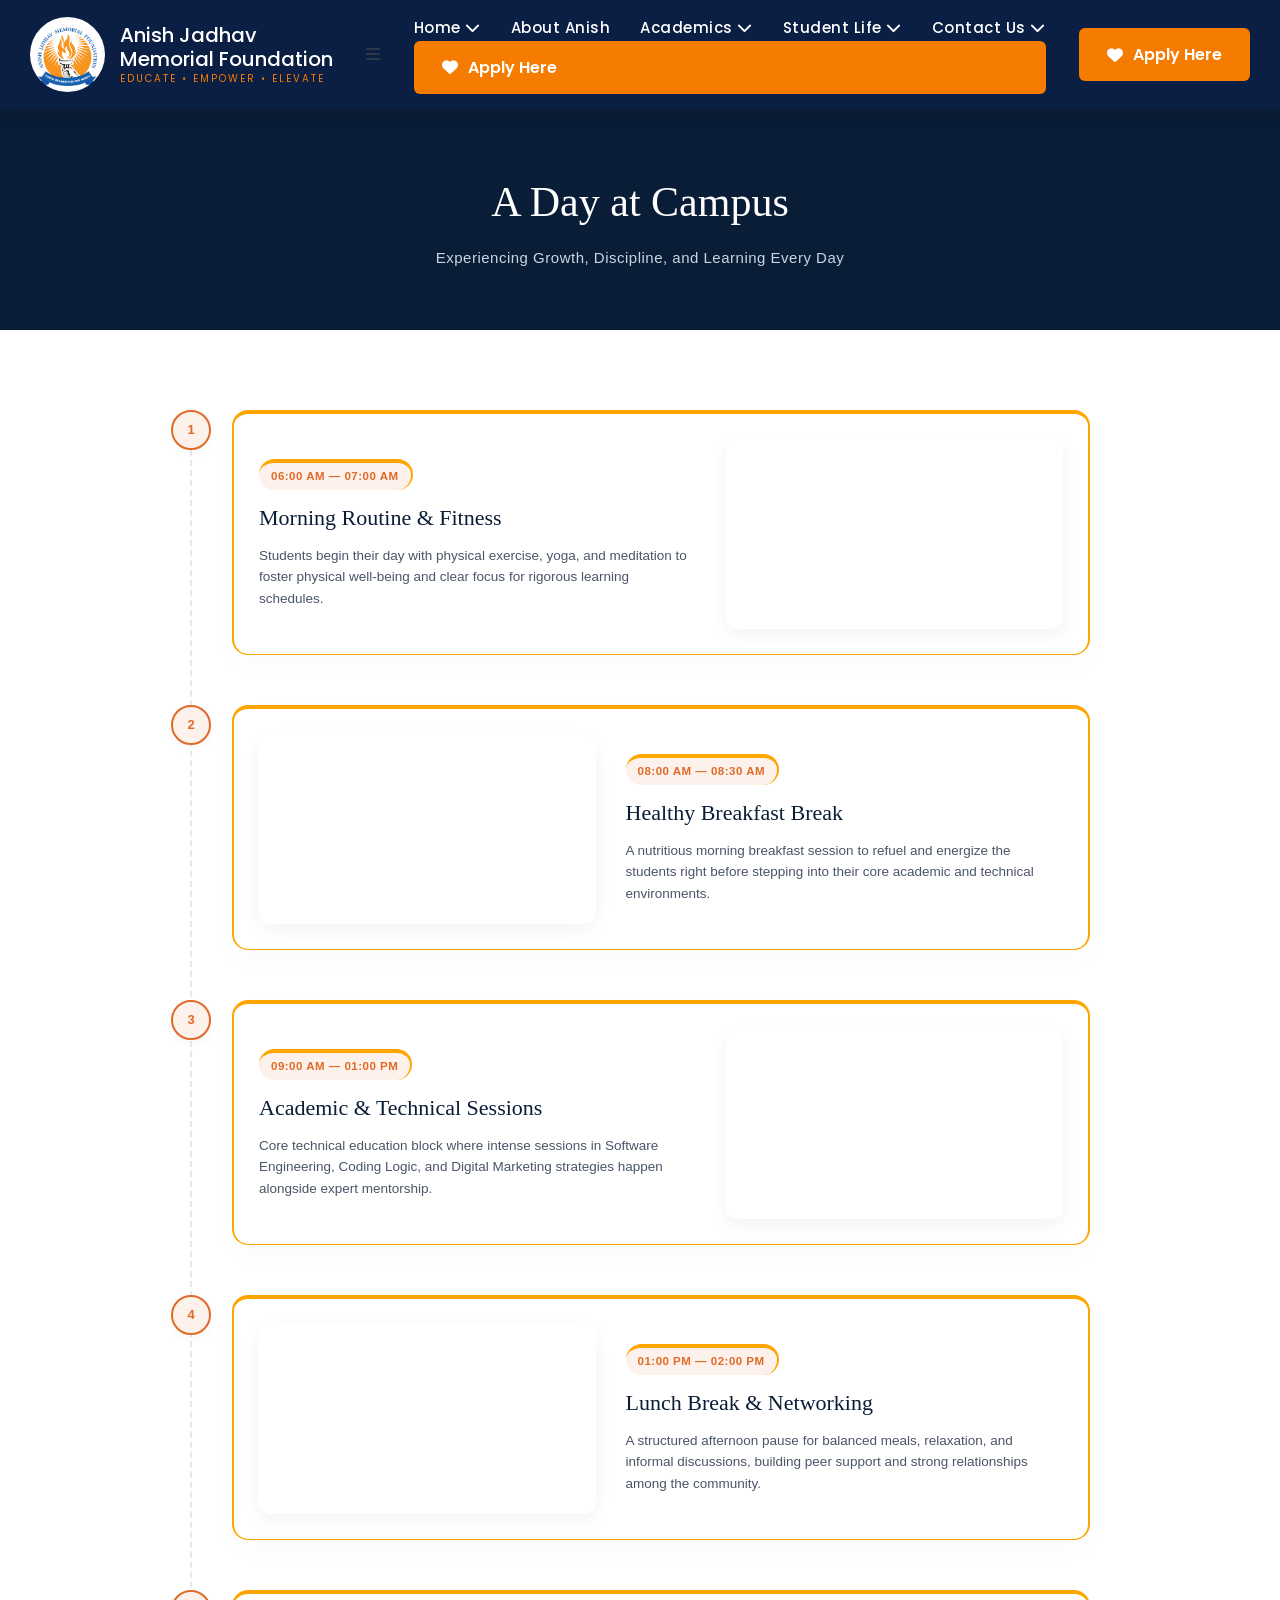
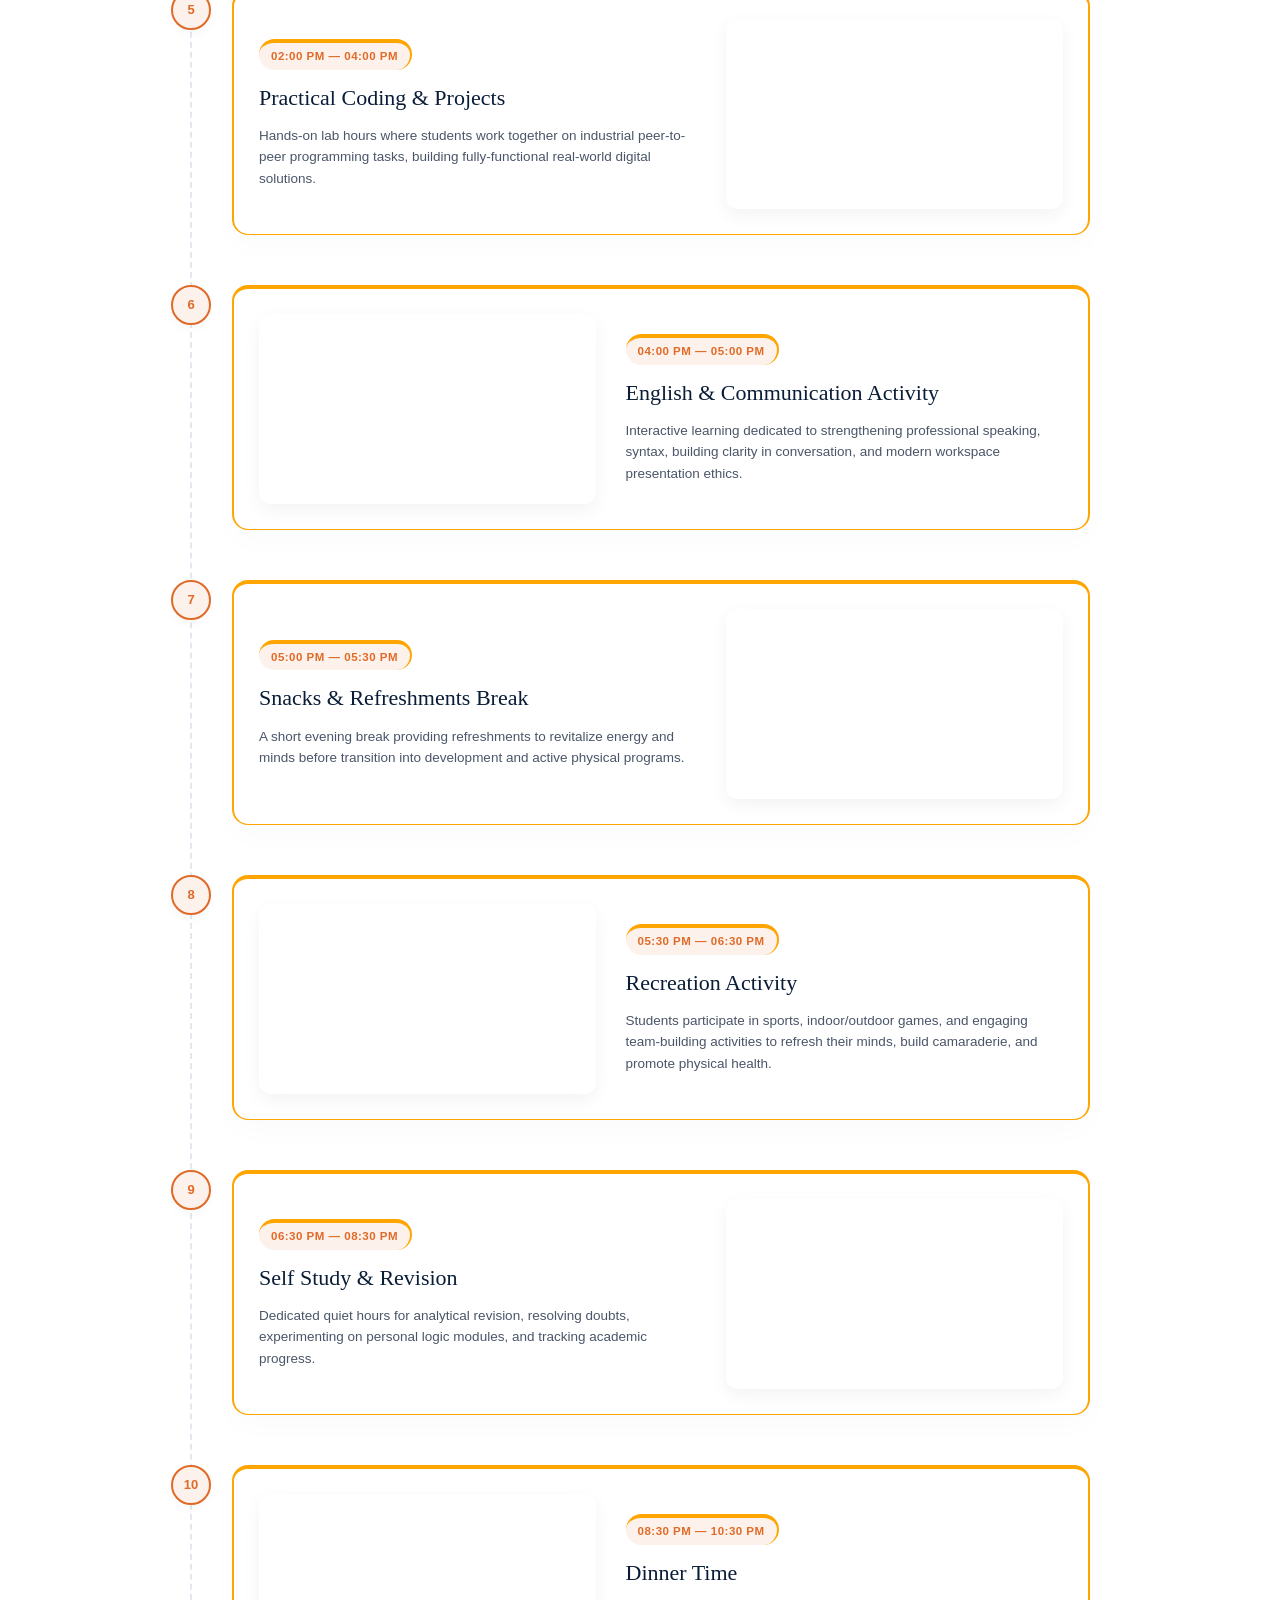
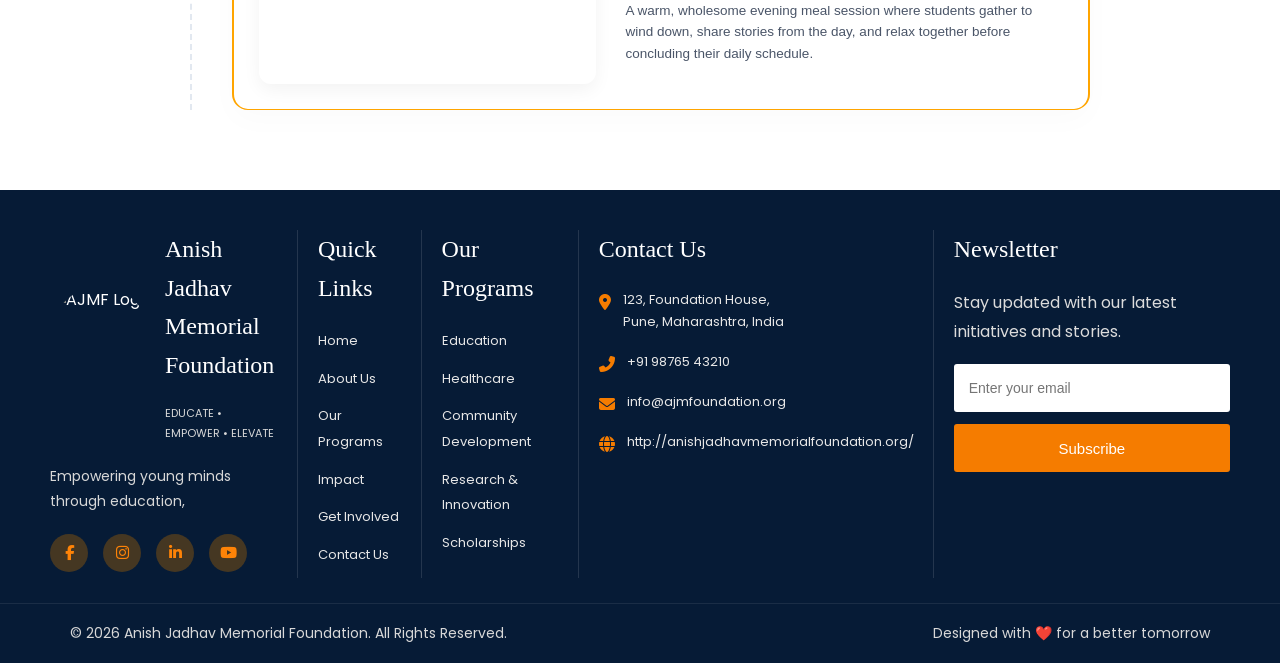
==== commit d33c1f2e: "changes navbar headers and implemented css of about and mission page" ====
--- a/A_day.html
+++ b/A_day.html
@@ -3,14 +3,19 @@
 <head>
     <meta charset="UTF-8">
     <meta name="viewport" content="width=device-width, initial-scale=1.0">
-    <title>A Day at Campus - Anish Jadhav Memorial Foundation</title>
-    <link href="https://cdnjs.cloudflare.com/ajax/libs/font-awesome/6.4.0/css/all.min.css" rel="stylesheet">
-    <link href="https://fonts.googleapis.com/css2?family=Marcellus&family=Plus+Jakarta+Sans:wght@400;500;600;700&display=swap" rel="stylesheet">
-    <link rel="stylesheet" href="A_day.css">
-    
+    <title>Anish Jadhav Memorial Foundation</title>
+
+    <link rel="stylesheet" href="second.css">
+
+       <!-- Google Font -->
+    <link href="https://fonts.googleapis.com/css2?family=Poppins:wght@300;400;500;600;700&display=swap" rel="stylesheet">
+
+    <!-- Font Awesome -->
+    <link rel="stylesheet"
+    href="https://cdnjs.cloudflare.com/ajax/libs/font-awesome/6.5.1/css/all.min.css">
 </head>
-<body>
-<!---  HEADER  --->
+   
+    <!---  HEADER  --->
 
     <header class="header">
         <div class="container">
@@ -25,7 +30,12 @@
                 </div>
             </div>
 
-       <nav class="navbar">
+            <!-- 1. HAMBURGER ICON (YAHAN ADD KIYA HAI - Mobile view ke liye 3 lines) -->
+        <div class="hamburger-menu" id="hamburgerBtn">
+            <i class="fa-solid fa-bars"></i>
+        </div>
+
+       <nav class="navbar" id="navMenu">
     <ul>
 
     <!-- HOME -->
@@ -87,12 +97,20 @@
 
 </ul>
 
-</nav>
-
-            <a href="https://admissions.navgurukul.org/students/" class="donate-btn">
+<!-- Apply Here button mobile menu ke andar bhi access ho payega -->
+
+            <a href="https://admissions.navgurukul.org/students/" class="donate-btn mobile-only-btn">
                 <i class="fa-solid fa-heart"></i>
                 Apply Here
-            </a>
+            </a>          
+</nav>
+
+<!-- Desktop Apply Button -->
+        <a href="https://admissions.navgurukul.org/students/" class="donate-btn desktop-only-btn">
+            <i class="fa-solid fa-heart"></i>
+            Apply Here
+        </a>
+
 
         </div>
     </header>
@@ -372,5 +390,25 @@
         </div>
     </footer>
 
+       <script>
+        document.addEventListener('DOMContentLoaded', () => {
+    const hamburgerBtn = document.getElementById('hamburgerBtn');
+    const navMenu = document.getElementById('navMenu');
+
+    if (hamburgerBtn && navMenu) {
+        hamburgerBtn.addEventListener('click', () => {
+            navMenu.classList.toggle('is-active');
+
+            // Icon ko ☰ se ✕ mein change karne ke liye
+            const icon = hamburgerBtn.querySelector('i');
+            if (icon) {
+                icon.classList.toggle('fa-bars');
+                icon.classList.toggle('fa-xmark');
+            }
+        });
+    }
+});
+    </script>
+
 </body>
 </html>
--- a/second.css
+++ b/second.css
@@ -0,0 +1,596 @@
+
+        /* ==========================================================================
+           1. PREMIUM GLOBAL RESET & VARIABLES
+           ========================================================================== */
+        * {
+            margin: 0;
+            padding: 0;
+            box-sizing: border-box;
+        }
+        body {
+            font-family: 'Plus Jakarta Sans', sans-serif;
+            background-color: #FDFBFA;
+            color: #2D3748;
+            line-height: 1.6;
+        }
+        .container-wrapper {
+            max-width: 1140px;
+            margin: 0 auto;
+            padding: 0 20px;
+            width: 100%;
+        }
+        /* ================= HEADER ================= */
+
+        .header{
+            position:sticky;
+            width:100%;
+            top:0;
+            left:0;
+            z-index:100;
+            padding:15px 0; /* Padding optimized so header doesn't swallow the hero section */
+            background:#0B1F44;
+            transition: .35s;
+            box-shadow: 0 4px 20px rgba(0, 0, 0, 0.15);
+        }
+
+        .header .container{
+            max-width: 1340px;
+            width: 100%;
+            margin: 0 auto;
+            padding: 0 30px;
+            display:flex;
+            justify-content:space-between;
+            align-items:center;
+        }
+
+        .logo-area{
+            display:flex;
+            align-items:center;
+            gap:15px;
+        }
+
+        .logo-area img{
+            border-radius: 50%;
+            width:75px;
+            height: 75px;
+            object-fit: cover;
+        }
+
+        .logo-content h2{
+            font-family: 'poppins', sans-serif;
+            font-weight: 500;
+            color:#fff;
+            font-size:20px;
+            line-height:1.2;
+        }
+
+        .logo-content p{
+             font-family: 'poppins' , sans-serif;
+            color:#f57c00;
+            font-size:10px;
+            letter-spacing:2px;
+        }
+
+        .navbar ul{
+            display:flex;
+            gap:30px;
+            list-style: none;
+            align-items: center;
+        }
+        .navbar ul li a{
+            text-decoration: none;
+            font-size: 15px;      
+            font-weight: 500;    
+            font-family: 'Poppins', sans-serif;
+            color: #ffffff;
+            transition: 0.3s ease;
+            padding: 8px 0;
+            letter-spacing: 0.5px;
+        }
+
+        .navbar ul li a:hover{
+            color: #f57c00;
+        }
+
+        .donate-btn{
+            font-family:'Poppins',sans-serif;
+            background: #f57c00;
+            color:#fff;
+            padding:14px 28px;
+            border-radius:6px;
+            font-weight:600;
+            display:flex;
+            gap:10px;
+            align-items:center;
+            text-decoration: none;
+        }
+
+        /* ==========================================================================
+           3. HERO TITLE SECTION
+           ========================================================================== */
+        .campus-hero-section {
+            background-color: #0A1D37;
+            color: #FFFFFF;
+            padding: 60px 0;
+            text-align: center;
+            position: relative;
+        }
+        .campus-hero-title {
+            font-family: 'Marcellus', serif;
+            font-size: 42px;
+            font-weight: 400;
+            margin-bottom: 10px;
+        }
+        .campus-hero-subtitle {
+            font-size: 15px;
+            color: #CBD5E1;
+            font-weight: 400;
+            letter-spacing: 0.5px;
+        }
+
+        /* ==========================================================================
+           4. CORE CONTENT TIMELINE LAYOUT
+           ========================================================================== */
+        .timeline-section {
+            padding: 80px 0;
+            background-color: #FFFFFF;
+        }
+        .timeline-wrapper {
+            position: relative;
+            max-width: 900px;
+            margin: 0 auto;
+            padding-left: 40px;
+            border-left: 2px dashed #E2E8F0;
+        }
+        
+        .timeline-block {
+            position: relative;
+            margin-bottom: 50px;
+        }
+        .timeline-block:last-child {
+            margin-bottom: 0;
+        }
+
+        /* Timeline Node Counter */
+        .timeline-node {
+            position: absolute;
+            left: -61px;
+            top: 0;
+            width: 40px;
+            height: 40px;
+            background-color: #FDF2EB;
+            border: 2px solid #E06A28;
+            border-radius: 50%;
+            display: flex;
+            align-items: center;
+            justify-content: center;
+            color: #E06A28;
+            font-weight: 700;
+            font-size: 13px;
+            z-index: 10;
+            box-shadow: 0 4px 10px rgba(0,0,0,0.03);
+        }
+
+        /* Card with Orange Top Border */
+        .timeline-content-card {
+            background-color: #FFFFFF;
+            border: 1px solid #F0F2F5;
+            border-top: 4px solid orange; 
+            border-right: 2px solid orange;
+            border-left: 2px solid orange;
+            border-bottom: 1px solid orange;
+            border-radius: 16px;
+            padding: 25px;
+            box-shadow: 0 10px 30px rgba(0, 0, 0, 0.02);
+            display: grid;
+            grid-template-columns: 1.3fr 1fr;
+            gap: 30px;
+            align-items: center;
+        }
+
+        /* Reverse grid direction alternatively */
+        .timeline-block:nth-child(even) .timeline-content-card {
+            grid-template-columns: 1fr 1.3fr;
+        }
+        .timeline-block:nth-child(even) .timeline-info-side {
+            grid-column: 2;
+        }
+        .timeline-block:nth-child(even) .timeline-image-side {
+            grid-column: 1;
+            grid-row: 1;
+        }
+
+        .time-badge {
+            display: inline-block;
+            background-color: #FDF2EB;
+            color: #E06A28;
+            font-weight: 700;
+            border-top: 4px solid orange; 
+            border-right: 2px solid orange;
+            font-size: 11.5px;
+            padding: 4px 12px;
+            border-radius: 20px;
+            margin-bottom: 10px;
+            letter-spacing: 0.5px;
+        }
+
+        .event-title {
+            font-family: 'Marcellus', serif;
+            font-size: 22px;
+            color: #0A1D37;
+            margin-bottom: 10px;
+            font-weight: 500;
+        }
+
+        .event-description {
+            font-size: 13.5px;
+            color: #4A5568;
+            line-height: 1.6;
+        }
+
+        /* ==========================================================================
+           DYNAMIC AUTO-CHANGING ROTATING IMAGE CONTAINER
+           ========================================================================== */
+        .timeline-image-side {
+            width: 100%;
+            height: 190px;
+            border-radius: 12px;
+            overflow: hidden;
+            box-shadow: 0 6px 18px rgba(0,0,0,0.05);
+            position: relative;
+        }
+
+        .timeline-image-side img {
+            width: 100%;
+            height: 100%;
+            object-fit: cover;
+            position: absolute;
+            top: 0;
+            left: 0;
+            opacity: 0;
+            transition: transform 0.4s ease;
+            animation: imageFadeCycle 9s infinite ease-in-out;
+        }
+
+        /* 3 Images Animation Setup (3s per image, total 9s loop) */
+        .timeline-image-side img:nth-child(1) {
+            animation-delay: 0s;
+        }
+        .timeline-image-side img:nth-child(2) {
+            animation-delay: 3s;
+        }
+        .timeline-image-side img:nth-child(3) {
+            animation-delay: 6s;
+        }
+
+        @keyframes imageFadeCycle {
+            0% { opacity: 0; z-index: 1; }
+            5% { opacity: 1; z-index: 2; }
+            33.33% { opacity: 1; z-index: 2; }
+            38.33% { opacity: 0; z-index: 1; }
+            100% { opacity: 0; z-index: 1; }
+        }
+
+        .timeline-content-card:hover .timeline-image-side img {
+            transform: scale(1.04);
+        }
+        /* ================= FOOTER ================= */
+
+        .footer{
+            margin-top: 0;
+            background:#061b36;
+            color:#ffffff;
+            font-family:'Poppins',sans-serif;
+            width:100%;
+        }
+
+        /* Top Section */
+
+        .footer-container{
+            width:100%;
+            margin:auto;
+            padding:40px 50px 25px;
+            display:flex;
+            grid-template-columns:
+            1.8fr
+            1fr
+            1fr
+            1.2fr
+            1.2fr;
+            gap:40px;
+        }
+
+        /* Vertical Dividers */
+
+        .footer-col{
+            position:relative;
+        }
+
+        .footer-col:not(:last-child)::after{
+            content:"";
+            position:absolute;
+            right:-20px;
+            top:0;
+            width:1px;
+            height:100%;
+            background:rgba(255,255,255,.12);
+        }
+
+        /* Logo */
+
+        .logo-box{
+            display:flex;
+            align-items:center;
+            gap:15px;
+            margin-bottom:20px;
+        }
+
+        .logo-box img{
+            border-radius: 50%;
+            width:100px;
+            height:100px;
+            object-fit:contain;
+            flex-shrink:0;
+        }
+
+        .footer-logo-content p{
+            font-family:'Poppins',sans-serif;
+            font-size:14px;
+            font-weight:400;
+            letter-spacing:2px;
+            color:#cfcfcf;
+            text-transform:uppercase;
+            margin-top:6px;
+        }
+
+         .foundation h5{
+            font-weight: 400;
+            font-size:11px;
+             line-height:1.8; 
+             color:#d9d9d9; 
+         }  
+
+        /* Text */
+
+        .foundation-text{
+            color:#d8d8d8;
+            font-size:14px;
+            line-height:1.8;
+            max-width:290px;
+        }
+
+        /* Headings */
+
+        .footer-col h3{
+            font-family:'Playfair Display',serif;
+            font-size:24px;
+            font-weight:500;
+            margin-bottom:20px;
+            color:#fff;
+        }
+
+        /* Links */
+
+        .footer-col ul{
+            list-style:none;
+        }
+
+        .footer-col ul li{
+            margin-bottom:12px;
+        }
+
+        .footer-col ul li a{
+            font-family:'Poppins',sans-serif;
+            text-decoration:none;
+            color:#e7e7e7;
+            font-weight: 400;
+            font-size:13px;
+            transition:.3s;
+        }
+
+        .footer-col ul li a:hover{
+            color:#f57c00;
+        }
+
+        /* Social */
+
+        .social-icons{
+            display:flex;
+            gap:15px;
+            margin-top:20px;
+        }
+
+        .social-icons a{
+            width:38px;
+            height:38px;
+            background: #453722;
+            border-radius:50%;
+            display:flex;
+            justify-content:center;
+            align-items:center;
+            color:#fe8307;
+            text-decoration:none;
+            font-size:15px;
+            transition:.3s;
+        }
+
+        .social-icons a:hover{
+            transform:translateY(-3px);
+        }
+
+        /* Contact */
+
+        .contact p{
+            display:flex;
+            align-items:flex-start;
+            gap:12px;
+            margin-bottom:18px;
+            line-height:1.7;
+            color:#e7e7e7;
+            font-size:13px;
+        }
+
+        .contact i{
+            color:#f57c00;
+            margin-top:5px;
+            font-size:16px;
+        }
+
+        /* Newsletter */
+
+        .newsletter p{
+            color:#dcdcdc;
+            line-height:1.8;
+            margin-bottom:18px;
+        }
+
+        .newsletter input{
+            width:100%;
+            height:48px;
+            border:none;
+            outline:none;
+            padding:0 15px;
+            font-size:14px;
+            background:#ffffff;
+            border-radius:3px;
+            margin-bottom:12px;
+        }
+
+        .newsletter button{
+            width:100%;
+            height:48px;
+            border:none;
+            cursor:pointer;
+            background:#f57c00;
+            color:#fff;
+            font-size:15px;
+            font-weight:500;
+            border-radius:3px;
+            transition:.3s;
+        }
+
+        .newsletter button:hover{
+            background:#e56f00;
+        }
+
+        /* Bottom Bar */
+
+        .footer-bottom{
+            border-top:1px solid rgba(255,255,255,.08);
+            padding:18px 70px;
+            display:flex;
+            justify-content:space-between;
+            align-items:center;
+            color:#d8d8d8;
+            font-size:14px;
+        }
+
+        .footer-bottom p{
+            margin:0;
+        }
+
+        /* Responsive */
+
+        @media(max-width:1100px){
+
+            .footer-container{
+                grid-template-columns:
+                repeat(2,1fr);
+            }
+
+            .footer-col::after{
+                display:none;
+            }
+        }
+
+        @media(max-width:768px){
+
+            .footer-container{
+                grid-template-columns:1fr;
+                padding:40px 25px;
+            }
+
+            .footer-bottom{
+                flex-direction:column;
+                gap:10px;
+                text-align:center;
+                padding:20px;
+            }
+        }
+
+        /* ==========================================================================
+           6. RESPONSIVE MEDIA QUERIES
+           ========================================================================== */
+        @media (max-width: 900px) {
+            .timeline-content-card, .timeline-block:nth-child(even) .timeline-content-card {
+                grid-template-columns: 1fr;
+                gap: 20px;
+            }
+            .timeline-block:nth-child(even) .timeline-info-side {
+                grid-column: 1;
+            }
+            .timeline-block:nth-child(even) .timeline-image-side {
+                grid-column: 1;
+                grid-row: auto;
+            }
+            .footer-grid-layout {
+                grid-template-columns: 1fr;
+                gap: 30px;
+            }
+            .nav-links-list {
+                display: none;
+            }
+        }
+
+        
+/*================ DROPDOWN MENU ================*/
+
+.navbar ul li{
+    list-style: none;
+    position: relative;
+}
+
+
+.dropdown-menu{
+    position: absolute;
+    top: 100%;
+    left: 0;
+    width: 220px;
+    background: #3b3bdd;
+    border-radius: 8px;
+    box-shadow: 0 10px 25px rgba(0,0,0,0.15);
+    padding: 8px 0;
+    opacity: 0;
+    list-style: none;
+    visibility: hidden;
+    transform: translateY(10px);
+    transition: 0.3s ease;
+    z-index: 999;
+    display: block;
+}
+
+.dropdown-menu li{
+    width: 100%;
+}
+
+.dropdown-menu li a{
+    display: block;
+    padding: 12px 18px;
+    color: #0B1F44;
+    font-size: 14px;
+    font-weight: 500;
+    text-decoration: none;
+}
+
+.dropdown-menu li a:hover{
+    /* background: grey; */
+    color: #2806e6;
+}
+
+.dropdown:hover .dropdown-menu{
+     opacity: 1;
+    visibility: visible;
+    flex-direction: column;
+    transform: translateY(0);
+}
+    
